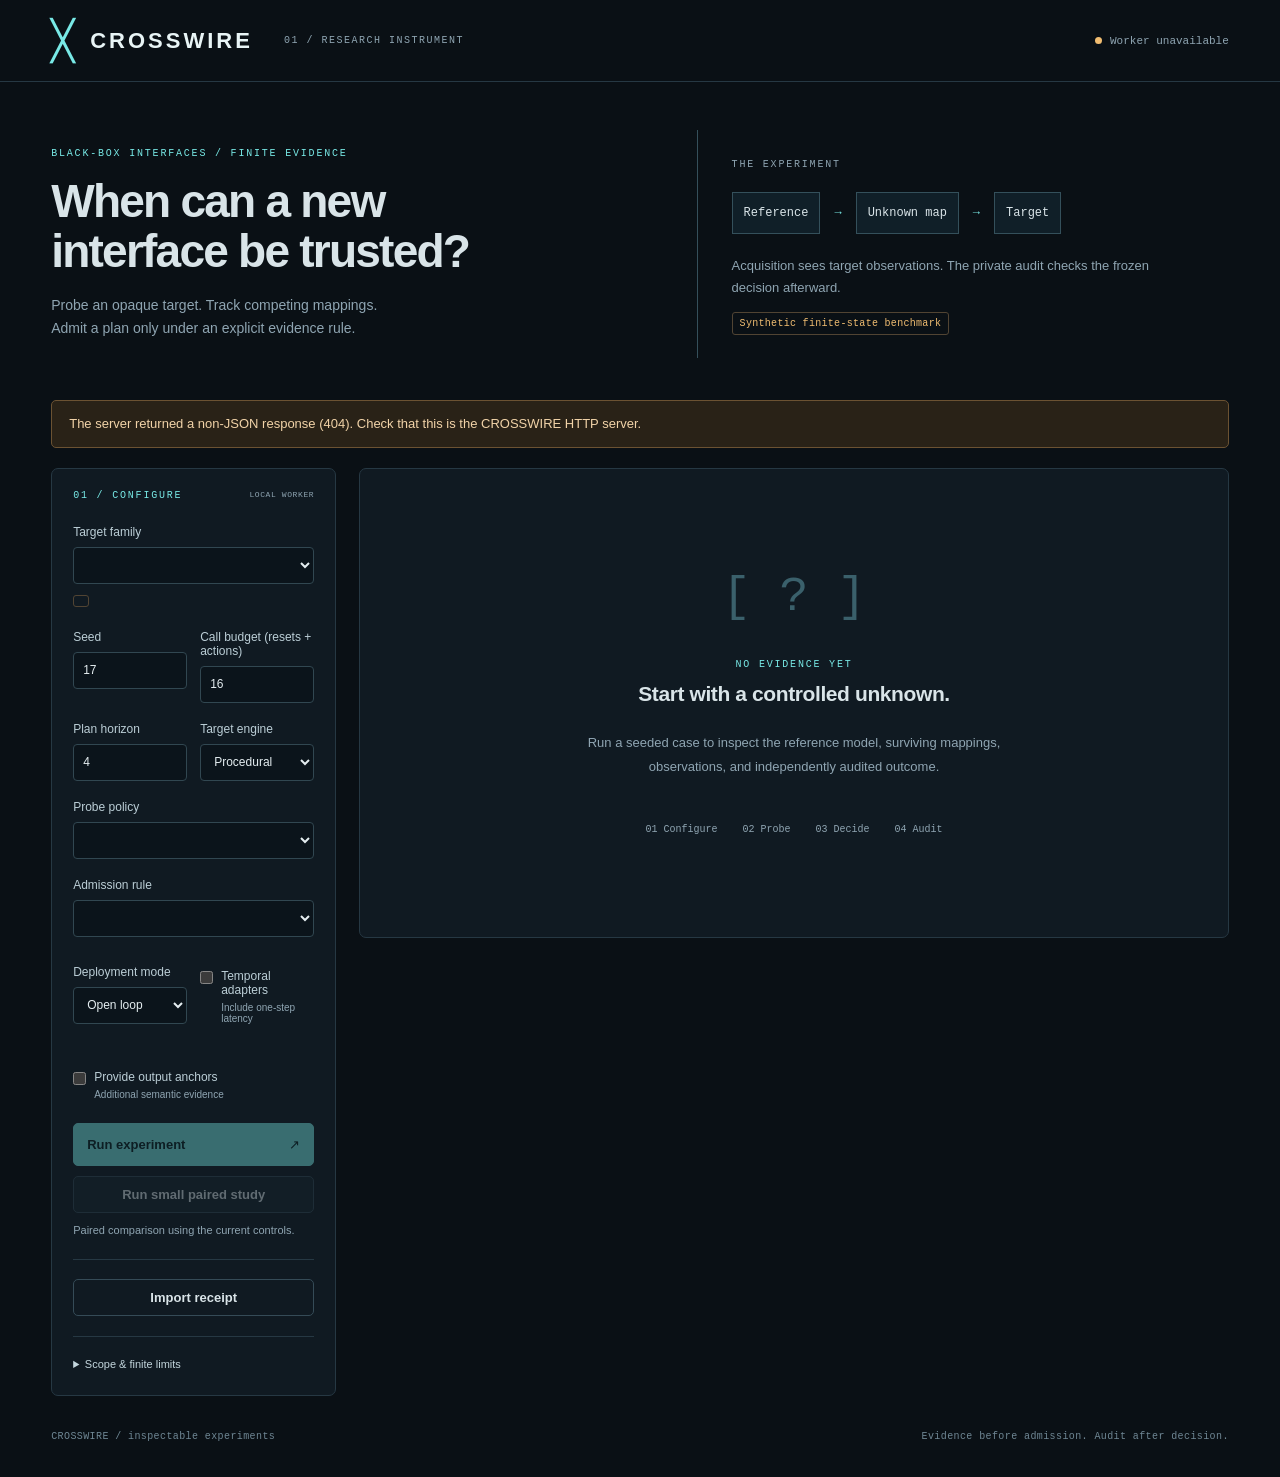
==== crosswire/web/index.html @ 79af091f "feat(adaptive): implement observation-dependent contingent contracts and policy certificates" ====
<!doctype html>
<html lang="en">
<head><meta charset="utf-8"><meta name="viewport" content="width=device-width,initial-scale=1"><meta name="color-scheme" content="dark"><title>CROSSWIRE · Experimental interface lab</title><link rel="stylesheet" href="styles.css"><script src="app.js" defer></script></head>
<body>
<a class="skip" href="#workspace">Skip to results</a>
<header class="masthead"><a class="brand" href="/" aria-label="CROSSWIRE home"><span class="brand-mark" aria-hidden="true">╳</span> CROSSWIRE<span class="version">01 / RESEARCH INSTRUMENT</span></a><div class="connection"><span id="connection-dot" class="dot"></span><span id="connection">Connecting to local worker</span></div></header>
<main>
<section class="intro"><div><p class="eyebrow">BLACK-BOX INTERFACES / FINITE EVIDENCE</p><h1>When can a new<br>interface be trusted?</h1><p class="lede">Probe an opaque target. Track competing mappings.<br>Admit a plan only under an explicit evidence rule.</p></div><div class="principle"><span class="mini-label">THE EXPERIMENT</span><div class="signal-chain"><span>Reference</span><b aria-hidden="true">→</b><span>Unknown map</span><b aria-hidden="true">→</b><span>Target</span></div><p>Acquisition sees target observations. The private audit checks the frozen decision afterward.</p><span class="tag">Synthetic finite-state benchmark</span></div></section>
<div id="notice" class="notice" role="status" aria-live="polite" hidden></div>
<div class="lab-layout">
<aside class="controls panel"><div class="panel-title"><span class="eyebrow">01 / CONFIGURE</span><span class="mini-label">LOCAL WORKER</span></div><form id="run-form">
<label for="family">Target family</label><select id="family" name="family" required></select><p id="family-description" class="help"></p><span id="family-scope" class="tag"></span>
<div class="two-cols"><div><label for="seed">Seed</label><input id="seed" name="seed" type="number" value="17" min="0" max="4294967295" step="1" required></div><div><label for="budget">Call budget (resets + actions)</label><input id="budget" name="budget" type="number" value="16" min="0" max="512" step="1" required></div></div>
<div class="two-cols"><div><label for="horizon">Plan horizon</label><input id="horizon" name="horizon" type="number" value="4" min="1" max="6" step="1" required></div><div><label for="implementation">Target engine</label><select id="implementation" name="implementation"><option value="procedural">Procedural</option><option value="table">Table</option></select></div></div>
<label for="policy">Probe policy</label><select id="policy" name="policy"></select><label for="admission">Admission rule</label><select id="admission" name="admission" aria-describedby="admission-help"></select><p id="admission-help" class="help"></p>
<div class="two-cols"><div><label for="execution_mode">Deployment mode</label><select id="execution_mode" name="execution_mode" aria-describedby="admission-help"><option value="open_loop">Open loop</option><option value="shielded">Dynamic shield</option></select></div><div><label class="check temporal-check"><input id="temporal" name="temporal" type="checkbox"><span>Temporal adapters<small>Include one-step latency</small></span></label></div></div>
<label class="check"><input id="anchors" name="anchors" type="checkbox"><span>Provide output anchors<small>Additional semantic evidence</small></span></label>
<button id="run-button" class="primary" type="submit" disabled>Run experiment <span aria-hidden="true">↗</span></button><button id="study-button" type="button" class="secondary" aria-describedby="study-description" disabled>Run small paired study</button><p id="study-description" class="help">Paired comparison using the current controls.</p>
</form><div class="file-actions"><button id="import-button" type="button">Import receipt</button><input id="receipt-file" type="file" accept="application/json,.json" hidden></div><details class="limits"><summary>Scope & finite limits</summary><p>These are synthetic finite machines. Candidate families assume input and output permutations, resets, stationarity, and a bounded planning horizon. A finite probe transcript cannot establish unrestricted semantic safety. Out-of-family and interface-error cases deliberately challenge these assumptions.</p><p>Target acquisition, source computation, and private audit costs are separate. Oracle admission is a privileged baseline.</p></details></aside>
<section id="workspace" class="workspace" tabindex="-1" aria-label="Experiment results">
<section id="job-panel" class="panel job-panel" hidden aria-live="polite"><div class="job-heading"><div><span class="eyebrow">ACTIVE JOB</span><p id="job-message">Queued</p></div><button id="cancel-button" type="button">Cancel job</button></div><progress id="job-progress" max="1" value="0" aria-label="Job progress"></progress><span id="job-status" class="help"></span></section>
<div id="empty-state" class="panel empty-state"><div class="empty-glyph" aria-hidden="true">[ ? ]</div><p class="eyebrow">NO EVIDENCE YET</p><h2>Start with a controlled unknown.</h2><p>Run a seeded case to inspect the reference model, surviving mappings, observations, and independently audited outcome.</p><div class="empty-steps"><span>01 Configure</span><span>02 Probe</span><span>03 Decide</span><span>04 Audit</span></div></div>
<div id="result-view" hidden><div class="result-toolbar"><div><p class="eyebrow" id="result-kind">EXPERIMENT RECEIPT</p><p class="result-meta" id="result-meta"></p></div><div class="toolbar-actions"><button id="replay-button" type="button">Verify replay</button><button id="export-button" type="button">Export receipt ↓</button></div></div><div id="result-content"></div></div>
</section></div>
<footer><span>CROSSWIRE / inspectable experiments</span><span>Evidence before admission. Audit after decision.</span></footer>
</main>
</body></html>
---- crosswire/web/styles.css ----
:root{font-family:Inter,"Segoe UI",Arial,sans-serif;color:#d9e4e8;background:#0a1015;font-synthesis:none;--panel:#101a22;--line:#263843;--muted:#8fa5b2;--cyan:#78e9e6;--amber:#f1bd71;--red:#ff8e94}*{box-sizing:border-box}body{margin:0}button,input,select{font:inherit}button,a,input,select,summary{touch-action:manipulation}button{border:1px solid #354b57;color:#d9e4e8;background:#15242e;border-radius:5px;padding:10px 13px;cursor:pointer;font-size:13px;font-weight:600}button:hover{background:#223642;border-color:#6d8b9a}button:disabled{opacity:.4;cursor:not-allowed}button:focus-visible,a:focus-visible,input:focus-visible,select:focus-visible,summary:focus-visible{outline:2px solid var(--cyan);outline-offset:3px}a{color:var(--cyan)}.skip{position:absolute;top:-70px;padding:14px;background:#162731;z-index:5}.skip:focus{top:0}.masthead{height:82px;border-bottom:1px solid var(--line);padding:0 4%;display:flex;align-items:center;justify-content:space-between}.brand{color:#e8f4f5;font-size:22px;font-weight:800;letter-spacing:3px;text-decoration:none;display:flex;align-items:center;gap:13px}.brand-mark{font-size:39px;color:var(--cyan);line-height:1}.version{margin-left:18px;font:10px Consolas,monospace;letter-spacing:1.5px;color:var(--muted)}.connection{display:flex;align-items:center;gap:8px;font:11px Consolas,monospace;color:var(--muted)}.dot{height:7px;width:7px;background:var(--amber);border-radius:100%}.dot.online{background:var(--cyan)}main{max-width:1600px;margin:auto;padding:0 4%}.intro{display:grid;grid-template-columns:1.1fr 1fr;gap:60px;padding:48px 0 42px;align-items:center}.eyebrow,.mini-label{font:10px Consolas,monospace;letter-spacing:1.8px;color:var(--muted);margin:0}.eyebrow{color:var(--cyan)}h1{font-size:clamp(32px,3.6vw,52px);line-height:1.08;letter-spacing:-1.8px;margin:18px 0}h2{font-size:21px;letter-spacing:-.4px;font-weight:600;margin:12px 0}h3{font-size:15px;margin:0}.lede{font-size:14px;line-height:1.65;color:var(--muted);margin:0}.principle{border-left:1px solid #35505b;padding:23px 0 23px 34px}.principle p{font-size:13px;line-height:1.7;color:var(--muted);max-width:450px}.signal-chain{display:flex;align-items:center;gap:14px;margin:21px 0;font:12px Consolas,monospace}.signal-chain span{border:1px solid #34505b;padding:13px 11px;background:#101f28}.signal-chain b{color:var(--cyan);font-weight:400}.tag{display:inline-block;font:10px Consolas,monospace;color:var(--amber);border:1px solid #514433;border-radius:3px;padding:5px 7px;letter-spacing:.3px}.lab-layout{display:grid;grid-template-columns:285px minmax(0,1fr);gap:23px;align-items:start}.panel{background:var(--panel);border:1px solid var(--line);border-radius:7px}.controls{padding:21px}.panel-title{display:flex;justify-content:space-between;gap:10px;margin-bottom:24px}.panel-title .mini-label{font-size:8px;letter-spacing:.6px}label{display:block;font-size:12px;color:#bbced6;margin:19px 0 8px}input[type=number],select{color:#e4edf0;background:#0b141b;border:1px solid #314751;border-radius:4px;width:100%;height:37px;padding:0 9px;font-size:12px}select{padding-right:4px}.help{color:var(--muted);font-size:11px;line-height:1.6;margin:9px 0}.two-cols{display:grid;grid-template-columns:1fr 1fr;gap:13px}.check{display:flex;align-items:start;gap:8px;margin:23px 0}.check input{accent-color:var(--cyan);margin:2px 0}.check small{display:block;font-size:10px;color:var(--muted);margin-top:5px}.primary{display:flex;align-items:center;justify-content:space-between;background:var(--cyan);color:#092426;width:100%;border-color:var(--cyan);padding:13px}.primary:hover{background:#a3ffff;color:#092426}.secondary{width:100%;margin-top:10px}.file-actions{border-top:1px solid var(--line);margin-top:20px;padding-top:19px}.file-actions button{width:100%;background:transparent}.limits{border-top:1px solid var(--line);padding-top:18px;margin-top:20px;color:var(--muted);font-size:11px;line-height:1.7}.limits summary{cursor:pointer;color:#c3d6dd}.workspace{min-width:0;outline:none}.empty-state{min-height:470px;text-align:center;display:flex;flex-direction:column;justify-content:center;align-items:center;padding:45px}.empty-state p:not(.eyebrow){font-size:13px;color:var(--muted);line-height:1.8;max-width:440px}.empty-glyph{font:48px Consolas,monospace;color:#3a606b;margin-bottom:35px}.empty-steps{display:flex;gap:25px;margin-top:33px;font:10px Consolas,monospace;color:var(--muted)}.notice{padding:13px 17px;border:1px solid #6b5232;background:#292217;border-radius:5px;color:#f1d3a8;font-size:13px;line-height:1.5;margin-bottom:20px;overflow-wrap:anywhere}.notice.success{border-color:#365d57;background:#132b29;color:#a4e2d6}.job-panel{padding:19px;margin-bottom:20px}.job-heading{display:flex;justify-content:space-between;gap:20px;align-items:center}.job-heading p{font-size:13px;margin:10px 0}progress{accent-color:var(--cyan);width:100%;height:6px;margin:10px 0}.result-toolbar{display:flex;justify-content:space-between;gap:15px;align-items:center;margin:3px 0 20px}.result-meta{font:11px Consolas,monospace;color:var(--muted);margin:8px 0;overflow-wrap:anywhere}.toolbar-actions{display:flex;gap:8px;flex-shrink:0}.toolbar-actions button{font-size:11px}.status-grid{display:grid;grid-template-columns:1fr 1fr;gap:16px;margin-bottom:18px}.status-card{padding:22px;min-width:0}.status-card h2{font-size:22px;color:var(--amber);overflow-wrap:anywhere}.status-card.good h2{color:var(--cyan)}.status-card.bad h2{color:var(--red)}.status-card p{font-size:12px;color:var(--muted);line-height:1.6;margin-bottom:0}.word{font-family:Consolas,monospace;font-size:14px;color:#e6f1f2;margin:14px 0}.section-panel{padding:22px;margin-bottom:18px;overflow:hidden}.section-heading{display:flex;justify-content:space-between;align-items:center;gap:14px;margin-bottom:17px}.section-heading span{font:10px Consolas,monospace;color:var(--muted)}.metric-grid{display:grid;grid-template-columns:repeat(3,minmax(0,1fr));gap:1px;background:var(--line);border:1px solid var(--line);border-radius:5px;overflow:hidden;margin-bottom:18px}.metric{background:var(--panel);padding:18px}.metric b{display:block;font:25px Consolas,monospace;font-weight:400;color:var(--cyan);margin-bottom:7px}.metric span{font-size:10px;color:var(--muted)}.two-panels{display:grid;grid-template-columns:1.2fr 1fr;gap:18px}.graph{width:100%;height:auto;display:block;max-height:430px}.graph text{font-family:Consolas,monospace}.graph .edge{stroke:#4d6e7d;fill:none;stroke-width:1.2}.graph .node{fill:#142b35;stroke:#6dd8d8;stroke-width:1.5}.graph .node.initial{stroke:var(--amber)}.graph .label{fill:#c9dce4;font-size:10px}.graph .state{fill:#e2f5f5;font-size:14px}.table-scroll{overflow:auto;max-height:340px}table{border-collapse:collapse;width:100%;font-size:11px;text-align:left}th{position:sticky;top:0;background:#15232c;color:var(--muted);font-weight:500;font-size:10px;letter-spacing:.4px}th,td{padding:10px 11px;border-bottom:1px solid var(--line);white-space:nowrap}td{font-family:Consolas,monospace}td.wrap{white-space:normal;overflow-wrap:anywhere}.timeline{padding:0;margin:0;list-style:none;max-height:340px;overflow:auto}.timeline li{display:grid;grid-template-columns:31px 1fr auto;gap:13px;padding:14px 0;border-bottom:1px solid var(--line);align-items:start;font-size:12px}.probe-index{font:11px Consolas,monospace;color:var(--cyan);border:1px solid #35505b;border-radius:50%;width:26px;height:26px;display:grid;place-items:center}.probe-code{font:12px Consolas,monospace;line-height:1.8}.probe-count{font:11px Consolas,monospace;color:var(--muted);text-align:right}.muted{color:var(--muted)}.kv{display:grid;grid-template-columns:1fr 1fr;gap:9px;font-size:11px;margin:0}.kv dt{color:var(--muted)}.kv dd{margin:0;text-align:right;font-family:Consolas,monospace;overflow-wrap:anywhere}.raw{font:10px Consolas,monospace;line-height:1.7;white-space:pre-wrap;overflow-wrap:anywhere;color:var(--muted);max-height:350px;overflow:auto}.fineprint{font-size:11px;line-height:1.8;color:var(--muted)}.study-chart{width:100%;display:block;min-height:120px}.study-chart text{fill:var(--muted);font:10px Consolas,monospace}.study-chart .bar{fill:var(--cyan)}footer{display:flex;justify-content:space-between;color:#6f8794;font:10px Consolas,monospace;letter-spacing:.4px;padding:35px 0} [hidden]{display:none!important}@media(min-width:1500px){.lab-layout{grid-template-columns:305px minmax(0,1fr)}}@media(max-width:1050px){.version{display:none}.intro{gap:25px}.signal-chain{gap:8px;font-size:10px}.signal-chain span{padding:10px 7px}.two-panels{grid-template-columns:1fr}.status-card h2{font-size:18px}.lab-layout{grid-template-columns:260px minmax(0,1fr)}.toolbar-actions{flex-wrap:wrap;justify-content:flex-end}}@media(max-width:760px){.masthead{height:68px}.brand{font-size:17px;letter-spacing:2px}.connection{font-size:9px;max-width:125px}.intro{grid-template-columns:1fr;padding:30px 0;gap:24px}.principle{padding:12px 0 12px 20px}.lab-layout{grid-template-columns:1fr}.controls{padding:20px}.controls form{display:grid;grid-template-columns:1fr 1fr;gap:0 16px}.controls form>label,.controls form>select,.controls form>.help,.controls form>.tag,.controls form>.check,.controls form>button{grid-column:1/-1}.controls form>.two-cols{grid-column:1/-1}.status-grid{gap:10px}.status-card{padding:15px}.status-card h2{font-size:15px}.metric-grid{grid-template-columns:repeat(2,minmax(0,1fr))}.result-toolbar{align-items:start}.toolbar-actions{max-width:145px}.empty-steps{gap:12px;font-size:9px}.empty-state{min-height:360px;padding:25px}.section-panel{padding:17px}.result-meta{font-size:10px}footer{gap:20px;line-height:1.7}.signal-chain{font-size:11px}}
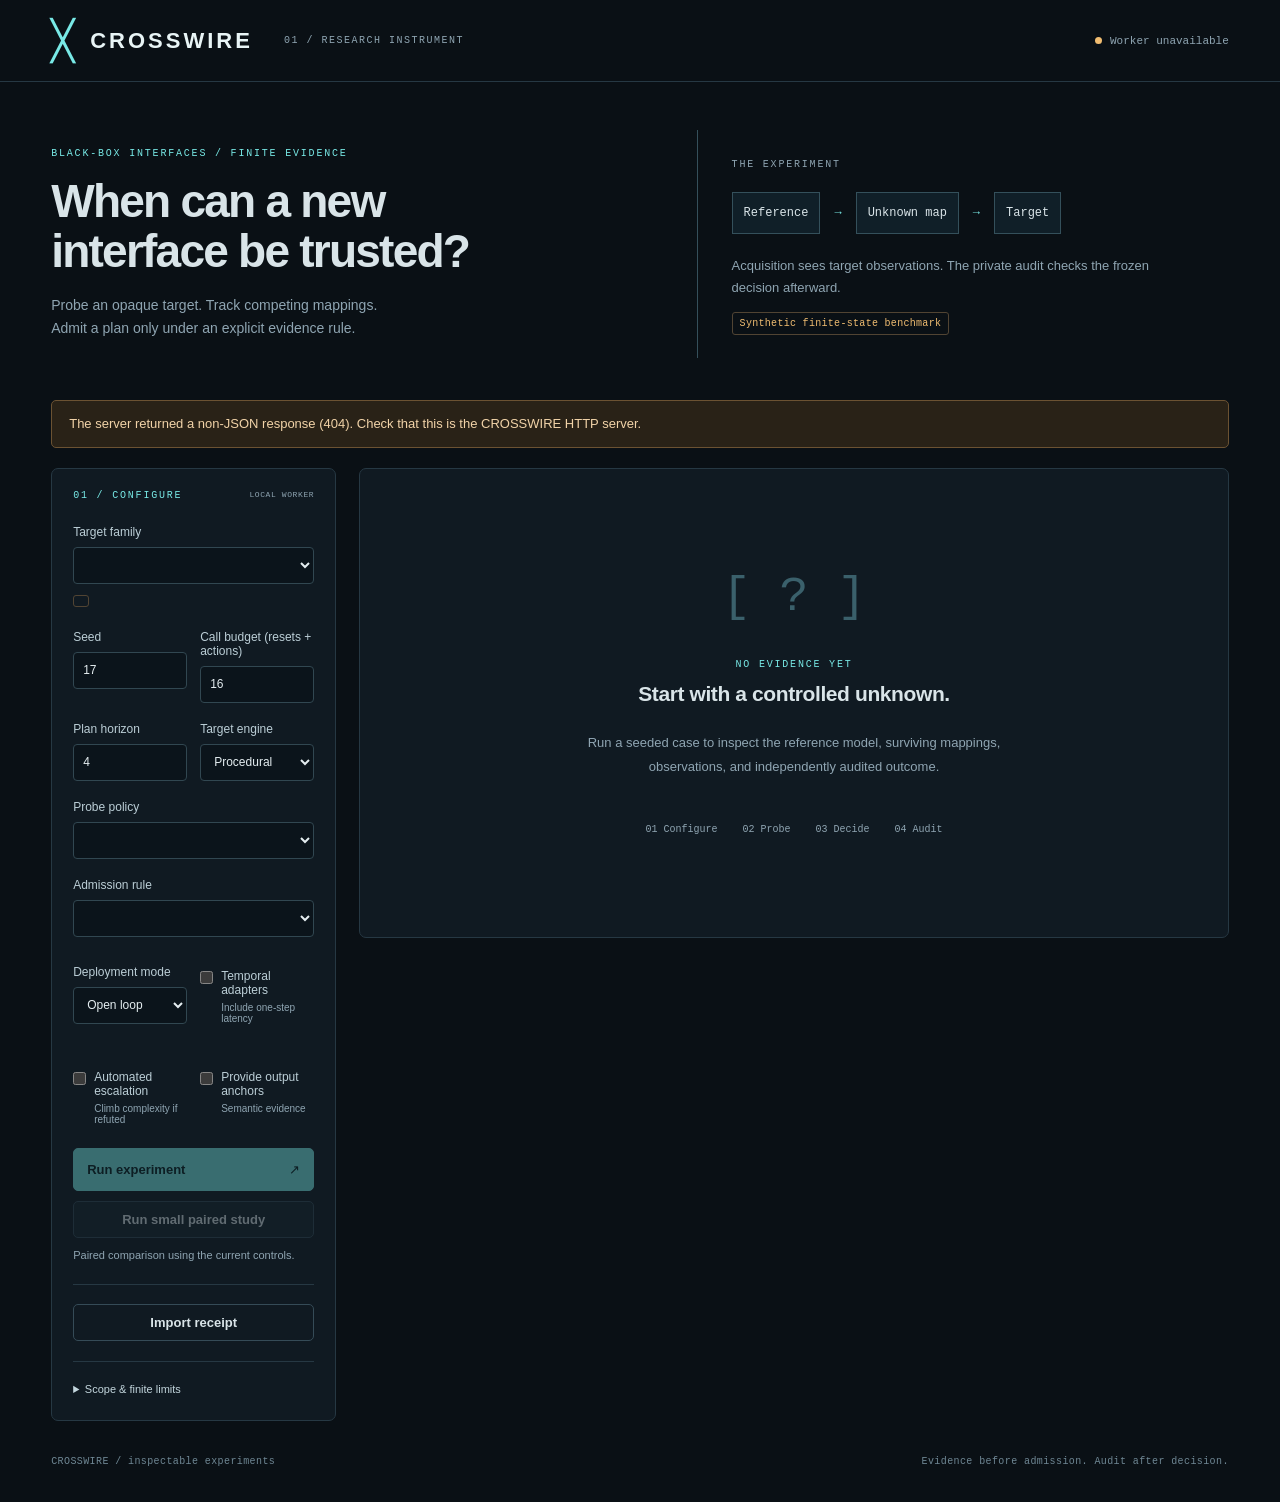
==== commit 3003bdec: "feat(escalation): autonomous model escalation, Shannon entropy probing, and Simplex safe recovery" ====
--- a/crosswire/web/index.html
+++ b/crosswire/web/index.html
@@ -13,8 +13,8 @@
 <div class="two-cols"><div><label for="seed">Seed</label><input id="seed" name="seed" type="number" value="17" min="0" max="4294967295" step="1" required></div><div><label for="budget">Call budget (resets + actions)</label><input id="budget" name="budget" type="number" value="16" min="0" max="512" step="1" required></div></div>
 <div class="two-cols"><div><label for="horizon">Plan horizon</label><input id="horizon" name="horizon" type="number" value="4" min="1" max="6" step="1" required></div><div><label for="implementation">Target engine</label><select id="implementation" name="implementation"><option value="procedural">Procedural</option><option value="table">Table</option></select></div></div>
 <label for="policy">Probe policy</label><select id="policy" name="policy"></select><label for="admission">Admission rule</label><select id="admission" name="admission" aria-describedby="admission-help"></select><p id="admission-help" class="help"></p>
-<div class="two-cols"><div><label for="execution_mode">Deployment mode</label><select id="execution_mode" name="execution_mode" aria-describedby="admission-help"><option value="open_loop">Open loop</option><option value="shielded">Dynamic shield</option></select></div><div><label class="check temporal-check"><input id="temporal" name="temporal" type="checkbox"><span>Temporal adapters<small>Include one-step latency</small></span></label></div></div>
-<label class="check"><input id="anchors" name="anchors" type="checkbox"><span>Provide output anchors<small>Additional semantic evidence</small></span></label>
+<div class="two-cols"><div><label for="execution_mode">Deployment mode</label><select id="execution_mode" name="execution_mode" aria-describedby="admission-help"><option value="open_loop">Open loop</option><option value="shielded">Dynamic shield</option><option value="recovery">Simplex recovery</option></select></div><div><label class="check temporal-check"><input id="temporal" name="temporal" type="checkbox"><span>Temporal adapters<small>Include one-step latency</small></span></label></div></div>
+<div class="two-cols"><div><label class="check"><input id="escalate" name="escalate" type="checkbox"><span>Automated escalation<small>Climb complexity if refuted</small></span></label></div><div><label class="check"><input id="anchors" name="anchors" type="checkbox"><span>Provide output anchors<small>Semantic evidence</small></span></label></div></div>
 <button id="run-button" class="primary" type="submit" disabled>Run experiment <span aria-hidden="true">↗</span></button><button id="study-button" type="button" class="secondary" aria-describedby="study-description" disabled>Run small paired study</button><p id="study-description" class="help">Paired comparison using the current controls.</p>
 </form><div class="file-actions"><button id="import-button" type="button">Import receipt</button><input id="receipt-file" type="file" accept="application/json,.json" hidden></div><details class="limits"><summary>Scope & finite limits</summary><p>These are synthetic finite machines. Candidate families assume input and output permutations, resets, stationarity, and a bounded planning horizon. A finite probe transcript cannot establish unrestricted semantic safety. Out-of-family and interface-error cases deliberately challenge these assumptions.</p><p>Target acquisition, source computation, and private audit costs are separate. Oracle admission is a privileged baseline.</p></details></aside>
 <section id="workspace" class="workspace" tabindex="-1" aria-label="Experiment results">
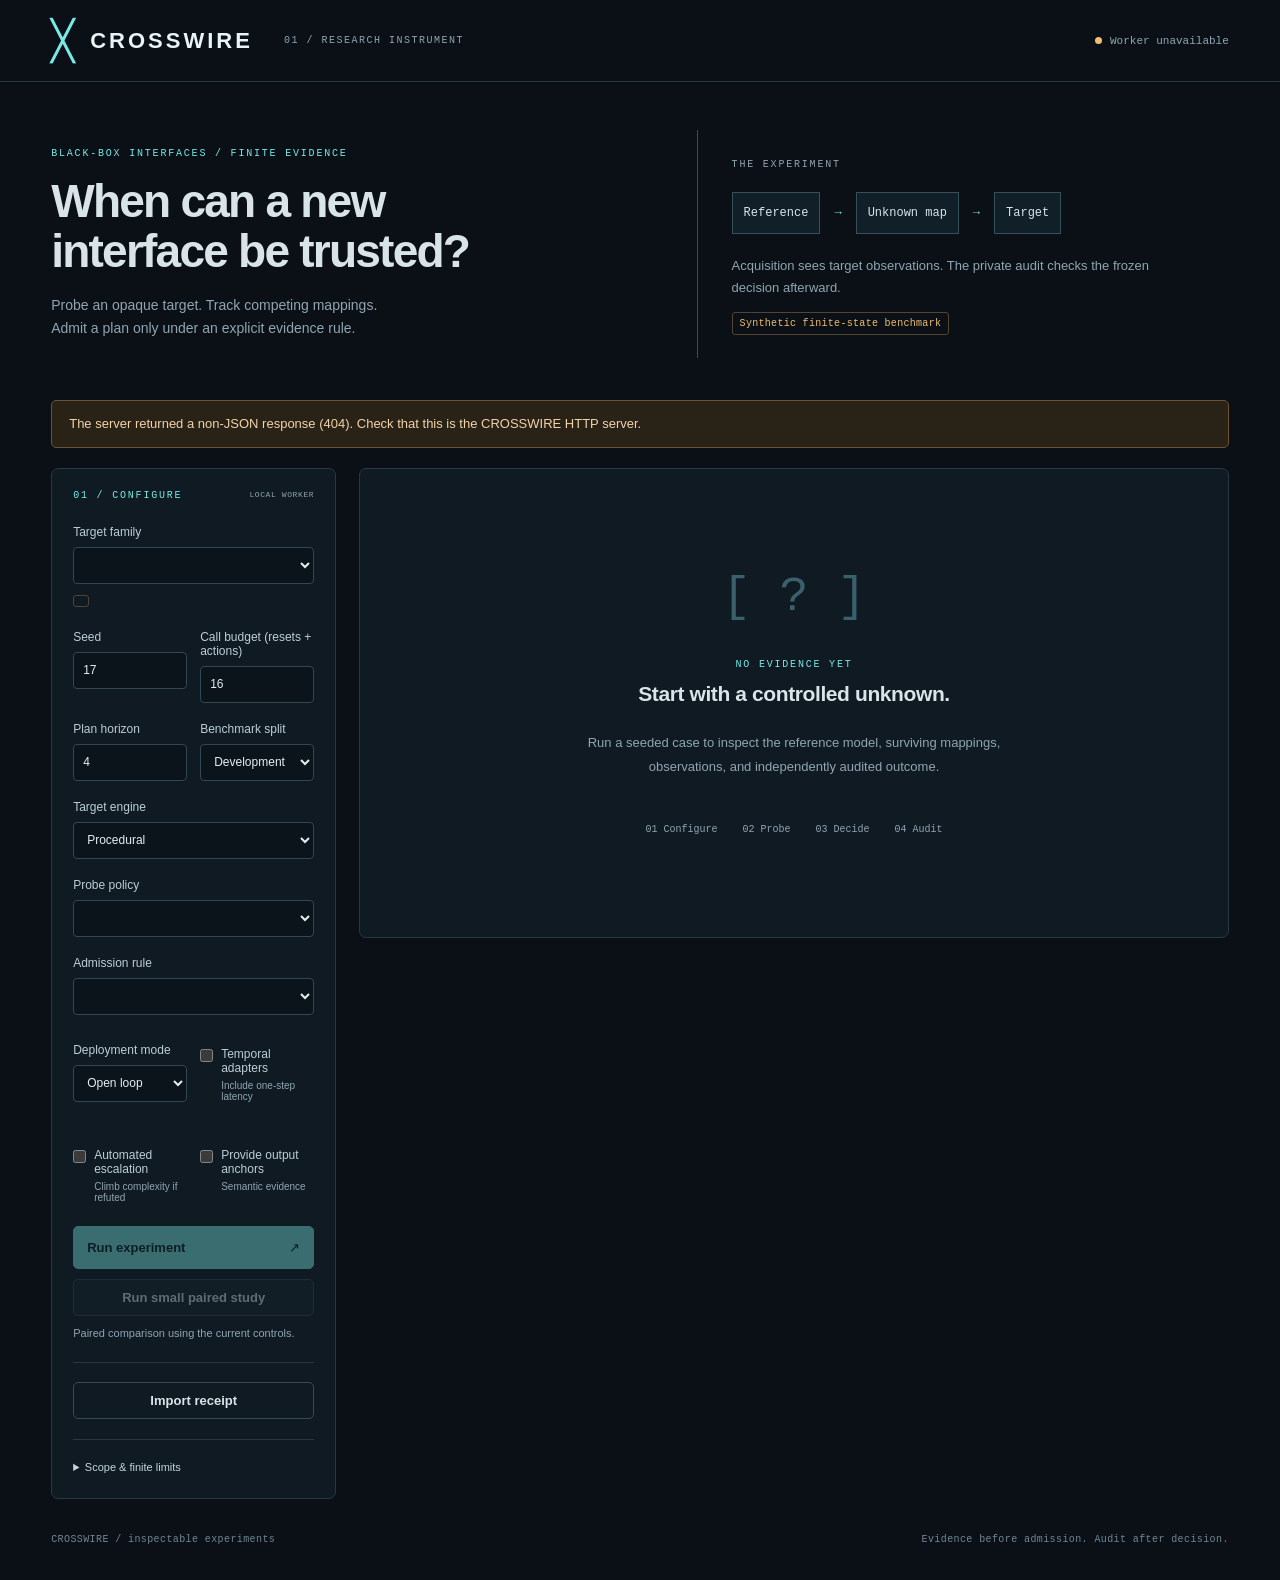
==== commit 8f28dbbf: "feat(certificates): independent evidence certificates, conservative recovery, and condition-stratifi" ====
--- a/crosswire/web/index.html
+++ b/crosswire/web/index.html
@@ -11,11 +11,12 @@
 <aside class="controls panel"><div class="panel-title"><span class="eyebrow">01 / CONFIGURE</span><span class="mini-label">LOCAL WORKER</span></div><form id="run-form">
 <label for="family">Target family</label><select id="family" name="family" required></select><p id="family-description" class="help"></p><span id="family-scope" class="tag"></span>
 <div class="two-cols"><div><label for="seed">Seed</label><input id="seed" name="seed" type="number" value="17" min="0" max="4294967295" step="1" required></div><div><label for="budget">Call budget (resets + actions)</label><input id="budget" name="budget" type="number" value="16" min="0" max="512" step="1" required></div></div>
-<div class="two-cols"><div><label for="horizon">Plan horizon</label><input id="horizon" name="horizon" type="number" value="4" min="1" max="6" step="1" required></div><div><label for="implementation">Target engine</label><select id="implementation" name="implementation"><option value="procedural">Procedural</option><option value="table">Table</option></select></div></div>
+<div class="two-cols"><div><label for="horizon">Plan horizon</label><input id="horizon" name="horizon" type="number" value="4" min="1" max="6" step="1" required></div><div><label for="split">Benchmark split</label><select id="split" name="split"><option value="development">Development</option><option value="evaluation">Evaluation</option></select></div></div>
+<div><label for="implementation">Target engine</label><select id="implementation" name="implementation"><option value="procedural">Procedural</option><option value="table">Table</option></select></div>
 <label for="policy">Probe policy</label><select id="policy" name="policy"></select><label for="admission">Admission rule</label><select id="admission" name="admission" aria-describedby="admission-help"></select><p id="admission-help" class="help"></p>
 <div class="two-cols"><div><label for="execution_mode">Deployment mode</label><select id="execution_mode" name="execution_mode" aria-describedby="admission-help"><option value="open_loop">Open loop</option><option value="shielded">Dynamic shield</option><option value="recovery">Simplex recovery</option></select></div><div><label class="check temporal-check"><input id="temporal" name="temporal" type="checkbox"><span>Temporal adapters<small>Include one-step latency</small></span></label></div></div>
 <div class="two-cols"><div><label class="check"><input id="escalate" name="escalate" type="checkbox"><span>Automated escalation<small>Climb complexity if refuted</small></span></label></div><div><label class="check"><input id="anchors" name="anchors" type="checkbox"><span>Provide output anchors<small>Semantic evidence</small></span></label></div></div>
-<button id="run-button" class="primary" type="submit" disabled>Run experiment <span aria-hidden="true">↗</span></button><button id="study-button" type="button" class="secondary" aria-describedby="study-description" disabled>Run small paired study</button><p id="study-description" class="help">Paired comparison using the current controls.</p>
+<button id="run-button" class="primary" type="submit" disabled>Run experiment <span aria-hidden="true">↗</span></button><button id="study-button" type="button" class="secondary" aria-describedby="study-description" disabled>Run small paired study</button><p id="study-description" class="help">Paired comparison using the current controls.</p><pre id="study-protocol" hidden></pre>
 </form><div class="file-actions"><button id="import-button" type="button">Import receipt</button><input id="receipt-file" type="file" accept="application/json,.json" hidden></div><details class="limits"><summary>Scope & finite limits</summary><p>These are synthetic finite machines. Candidate families assume input and output permutations, resets, stationarity, and a bounded planning horizon. A finite probe transcript cannot establish unrestricted semantic safety. Out-of-family and interface-error cases deliberately challenge these assumptions.</p><p>Target acquisition, source computation, and private audit costs are separate. Oracle admission is a privileged baseline.</p></details></aside>
 <section id="workspace" class="workspace" tabindex="-1" aria-label="Experiment results">
 <section id="job-panel" class="panel job-panel" hidden aria-live="polite"><div class="job-heading"><div><span class="eyebrow">ACTIVE JOB</span><p id="job-message">Queued</p></div><button id="cancel-button" type="button">Cancel job</button></div><progress id="job-progress" max="1" value="0" aria-label="Job progress"></progress><span id="job-status" class="help"></span></section>
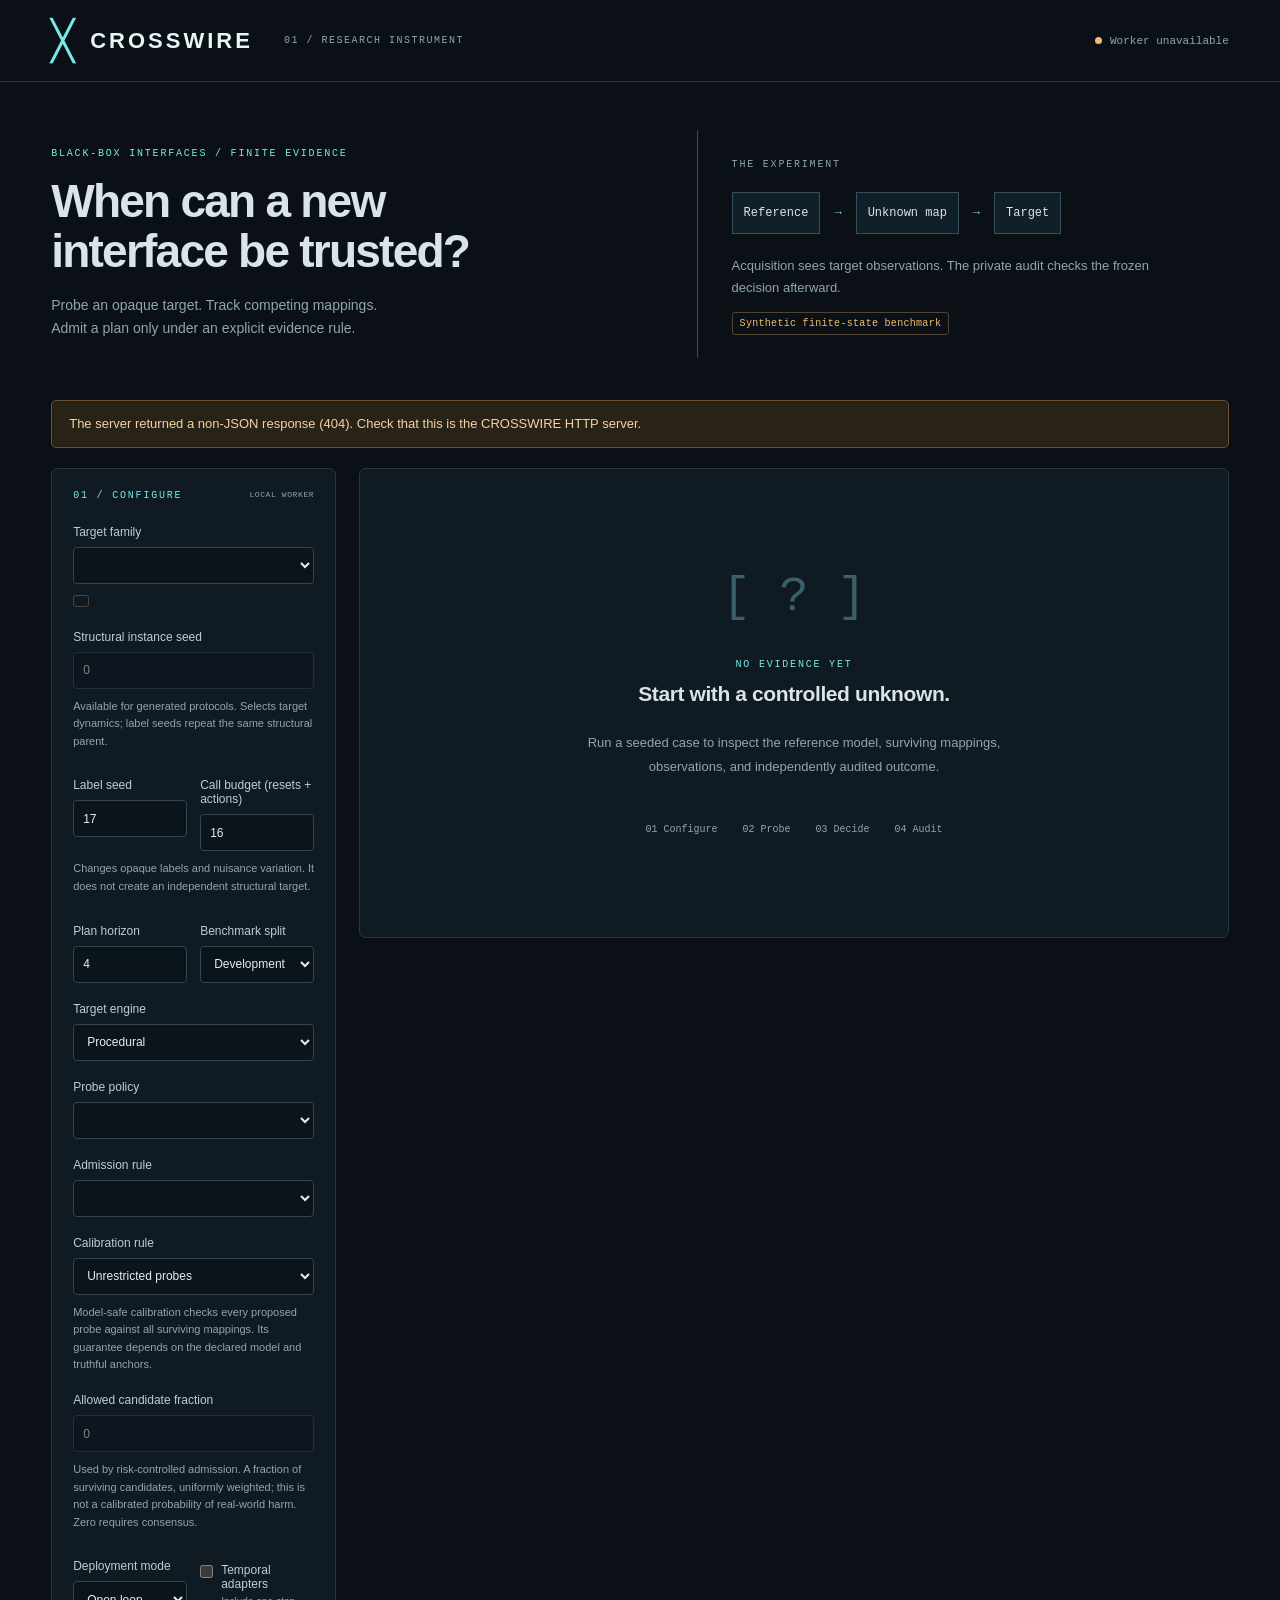
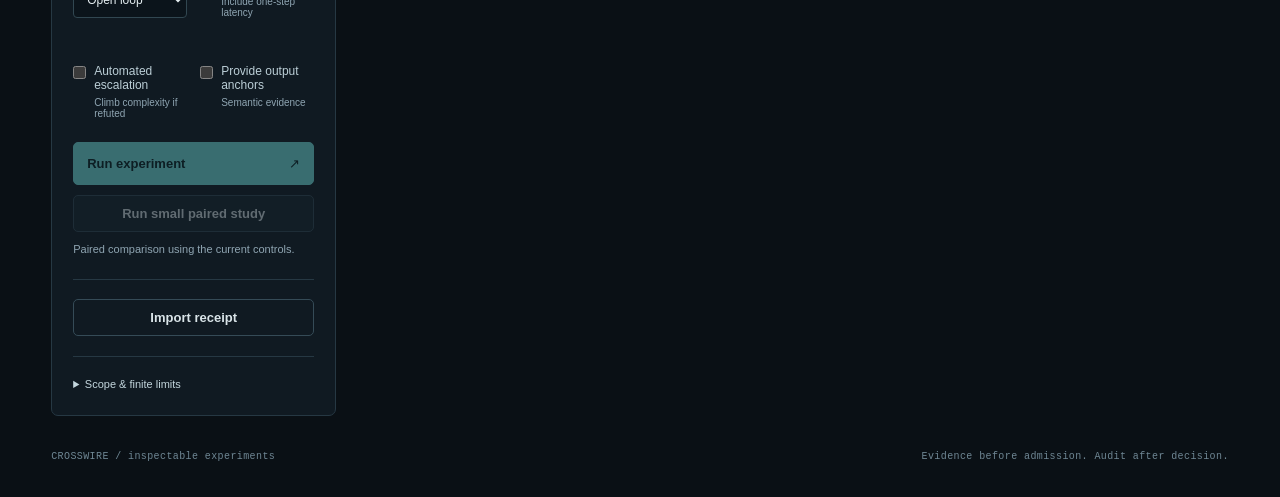
==== commit d423e5c6: "feat(roadmap): safe calibration, model-mismatch diagnostics, and independent protocol reliability" ====
--- a/crosswire/web/index.html
+++ b/crosswire/web/index.html
@@ -10,11 +10,14 @@
 <div class="lab-layout">
 <aside class="controls panel"><div class="panel-title"><span class="eyebrow">01 / CONFIGURE</span><span class="mini-label">LOCAL WORKER</span></div><form id="run-form">
 <label for="family">Target family</label><select id="family" name="family" required></select><p id="family-description" class="help"></p><span id="family-scope" class="tag"></span>
-<div class="two-cols"><div><label for="seed">Seed</label><input id="seed" name="seed" type="number" value="17" min="0" max="4294967295" step="1" required></div><div><label for="budget">Call budget (resets + actions)</label><input id="budget" name="budget" type="number" value="16" min="0" max="512" step="1" required></div></div>
+<div class="instance-setting"><label for="instance_seed">Structural instance seed</label><input id="instance_seed" name="instance_seed" type="number" value="0" min="0" max="4294967295" step="1" required disabled aria-describedby="instance-seed-help"><p id="instance-seed-help" class="help">Available for generated protocols. Selects target dynamics; label seeds repeat the same structural parent.</p></div>
+<div class="two-cols"><div><label for="seed">Label seed</label><input id="seed" name="seed" type="number" value="17" min="0" max="4294967295" step="1" required aria-describedby="label-seed-help"></div><div><label for="budget">Call budget (resets + actions)</label><input id="budget" name="budget" type="number" value="16" min="0" max="512" step="1" required></div></div><p id="label-seed-help" class="help">Changes opaque labels and nuisance variation. It does not create an independent structural target.</p>
 <div class="two-cols"><div><label for="horizon">Plan horizon</label><input id="horizon" name="horizon" type="number" value="4" min="1" max="6" step="1" required></div><div><label for="split">Benchmark split</label><select id="split" name="split"><option value="development">Development</option><option value="evaluation">Evaluation</option></select></div></div>
 <div><label for="implementation">Target engine</label><select id="implementation" name="implementation"><option value="procedural">Procedural</option><option value="table">Table</option></select></div>
 <label for="policy">Probe policy</label><select id="policy" name="policy"></select><label for="admission">Admission rule</label><select id="admission" name="admission" aria-describedby="admission-help"></select><p id="admission-help" class="help"></p>
-<div class="two-cols"><div><label for="execution_mode">Deployment mode</label><select id="execution_mode" name="execution_mode" aria-describedby="admission-help"><option value="open_loop">Open loop</option><option value="shielded">Dynamic shield</option><option value="recovery">Simplex recovery</option></select></div><div><label class="check temporal-check"><input id="temporal" name="temporal" type="checkbox"><span>Temporal adapters<small>Include one-step latency</small></span></label></div></div>
+<label for="probe_safety">Calibration rule</label><select id="probe_safety" name="probe_safety" aria-describedby="probe-safety-help"><option value="unrestricted">Unrestricted probes</option><option value="model_safe">Safe across surviving models</option></select><p id="probe-safety-help" class="help">Model-safe calibration checks every proposed probe against all surviving mappings. Its guarantee depends on the declared model and truthful anchors.</p>
+<div class="risk-setting"><label for="risk_tolerance">Allowed candidate fraction</label><input id="risk_tolerance" name="risk_tolerance" type="number" value="0" min="0" max="0.9999999999999999" step="any" required disabled aria-describedby="risk-help"><p id="risk-help" class="help">Used by risk-controlled admission. A fraction of surviving candidates, uniformly weighted; this is not a calibrated probability of real-world harm. Zero requires consensus.</p></div>
+<div class="two-cols"><div><label for="execution_mode">Deployment mode</label><select id="execution_mode" name="execution_mode" aria-describedby="admission-help"><option value="open_loop">Open loop</option><option value="shielded">Dynamic shield</option><option value="recovery">Simplex recovery</option><option value="replan">Replanning shield</option></select></div><div><label class="check temporal-check"><input id="temporal" name="temporal" type="checkbox"><span>Temporal adapters<small>Include one-step latency</small></span></label></div></div>
 <div class="two-cols"><div><label class="check"><input id="escalate" name="escalate" type="checkbox"><span>Automated escalation<small>Climb complexity if refuted</small></span></label></div><div><label class="check"><input id="anchors" name="anchors" type="checkbox"><span>Provide output anchors<small>Semantic evidence</small></span></label></div></div>
 <button id="run-button" class="primary" type="submit" disabled>Run experiment <span aria-hidden="true">↗</span></button><button id="study-button" type="button" class="secondary" aria-describedby="study-description" disabled>Run small paired study</button><p id="study-description" class="help">Paired comparison using the current controls.</p><pre id="study-protocol" hidden></pre>
 </form><div class="file-actions"><button id="import-button" type="button">Import receipt</button><input id="receipt-file" type="file" accept="application/json,.json" hidden></div><details class="limits"><summary>Scope & finite limits</summary><p>These are synthetic finite machines. Candidate families assume input and output permutations, resets, stationarity, and a bounded planning horizon. A finite probe transcript cannot establish unrestricted semantic safety. Out-of-family and interface-error cases deliberately challenge these assumptions.</p><p>Target acquisition, source computation, and private audit costs are separate. Oracle admission is a privileged baseline.</p></details></aside>
--- a/crosswire/web/styles.css
+++ b/crosswire/web/styles.css
@@ -1 +1,4 @@
 :root{font-family:Inter,"Segoe UI",Arial,sans-serif;color:#d9e4e8;background:#0a1015;font-synthesis:none;--panel:#101a22;--line:#263843;--muted:#8fa5b2;--cyan:#78e9e6;--amber:#f1bd71;--red:#ff8e94}*{box-sizing:border-box}body{margin:0}button,input,select{font:inherit}button,a,input,select,summary{touch-action:manipulation}button{border:1px solid #354b57;color:#d9e4e8;background:#15242e;border-radius:5px;padding:10px 13px;cursor:pointer;font-size:13px;font-weight:600}button:hover{background:#223642;border-color:#6d8b9a}button:disabled{opacity:.4;cursor:not-allowed}button:focus-visible,a:focus-visible,input:focus-visible,select:focus-visible,summary:focus-visible{outline:2px solid var(--cyan);outline-offset:3px}a{color:var(--cyan)}.skip{position:absolute;top:-70px;padding:14px;background:#162731;z-index:5}.skip:focus{top:0}.masthead{height:82px;border-bottom:1px solid var(--line);padding:0 4%;display:flex;align-items:center;justify-content:space-between}.brand{color:#e8f4f5;font-size:22px;font-weight:800;letter-spacing:3px;text-decoration:none;display:flex;align-items:center;gap:13px}.brand-mark{font-size:39px;color:var(--cyan);line-height:1}.version{margin-left:18px;font:10px Consolas,monospace;letter-spacing:1.5px;color:var(--muted)}.connection{display:flex;align-items:center;gap:8px;font:11px Consolas,monospace;color:var(--muted)}.dot{height:7px;width:7px;background:var(--amber);border-radius:100%}.dot.online{background:var(--cyan)}main{max-width:1600px;margin:auto;padding:0 4%}.intro{display:grid;grid-template-columns:1.1fr 1fr;gap:60px;padding:48px 0 42px;align-items:center}.eyebrow,.mini-label{font:10px Consolas,monospace;letter-spacing:1.8px;color:var(--muted);margin:0}.eyebrow{color:var(--cyan)}h1{font-size:clamp(32px,3.6vw,52px);line-height:1.08;letter-spacing:-1.8px;margin:18px 0}h2{font-size:21px;letter-spacing:-.4px;font-weight:600;margin:12px 0}h3{font-size:15px;margin:0}.lede{font-size:14px;line-height:1.65;color:var(--muted);margin:0}.principle{border-left:1px solid #35505b;padding:23px 0 23px 34px}.principle p{font-size:13px;line-height:1.7;color:var(--muted);max-width:450px}.signal-chain{display:flex;align-items:center;gap:14px;margin:21px 0;font:12px Consolas,monospace}.signal-chain span{border:1px solid #34505b;padding:13px 11px;background:#101f28}.signal-chain b{color:var(--cyan);font-weight:400}.tag{display:inline-block;font:10px Consolas,monospace;color:var(--amber);border:1px solid #514433;border-radius:3px;padding:5px 7px;letter-spacing:.3px}.lab-layout{display:grid;grid-template-columns:285px minmax(0,1fr);gap:23px;align-items:start}.panel{background:var(--panel);border:1px solid var(--line);border-radius:7px}.controls{padding:21px}.panel-title{display:flex;justify-content:space-between;gap:10px;margin-bottom:24px}.panel-title .mini-label{font-size:8px;letter-spacing:.6px}label{display:block;font-size:12px;color:#bbced6;margin:19px 0 8px}input[type=number],select{color:#e4edf0;background:#0b141b;border:1px solid #314751;border-radius:4px;width:100%;height:37px;padding:0 9px;font-size:12px}select{padding-right:4px}.help{color:var(--muted);font-size:11px;line-height:1.6;margin:9px 0}.two-cols{display:grid;grid-template-columns:1fr 1fr;gap:13px}.check{display:flex;align-items:start;gap:8px;margin:23px 0}.check input{accent-color:var(--cyan);margin:2px 0}.check small{display:block;font-size:10px;color:var(--muted);margin-top:5px}.primary{display:flex;align-items:center;justify-content:space-between;background:var(--cyan);color:#092426;width:100%;border-color:var(--cyan);padding:13px}.primary:hover{background:#a3ffff;color:#092426}.secondary{width:100%;margin-top:10px}.file-actions{border-top:1px solid var(--line);margin-top:20px;padding-top:19px}.file-actions button{width:100%;background:transparent}.limits{border-top:1px solid var(--line);padding-top:18px;margin-top:20px;color:var(--muted);font-size:11px;line-height:1.7}.limits summary{cursor:pointer;color:#c3d6dd}.workspace{min-width:0;outline:none}.empty-state{min-height:470px;text-align:center;display:flex;flex-direction:column;justify-content:center;align-items:center;padding:45px}.empty-state p:not(.eyebrow){font-size:13px;color:var(--muted);line-height:1.8;max-width:440px}.empty-glyph{font:48px Consolas,monospace;color:#3a606b;margin-bottom:35px}.empty-steps{display:flex;gap:25px;margin-top:33px;font:10px Consolas,monospace;color:var(--muted)}.notice{padding:13px 17px;border:1px solid #6b5232;background:#292217;border-radius:5px;color:#f1d3a8;font-size:13px;line-height:1.5;margin-bottom:20px;overflow-wrap:anywhere}.notice.success{border-color:#365d57;background:#132b29;color:#a4e2d6}.job-panel{padding:19px;margin-bottom:20px}.job-heading{display:flex;justify-content:space-between;gap:20px;align-items:center}.job-heading p{font-size:13px;margin:10px 0}progress{accent-color:var(--cyan);width:100%;height:6px;margin:10px 0}.result-toolbar{display:flex;justify-content:space-between;gap:15px;align-items:center;margin:3px 0 20px}.result-meta{font:11px Consolas,monospace;color:var(--muted);margin:8px 0;overflow-wrap:anywhere}.toolbar-actions{display:flex;gap:8px;flex-shrink:0}.toolbar-actions button{font-size:11px}.status-grid{display:grid;grid-template-columns:1fr 1fr;gap:16px;margin-bottom:18px}.status-card{padding:22px;min-width:0}.status-card h2{font-size:22px;color:var(--amber);overflow-wrap:anywhere}.status-card.good h2{color:var(--cyan)}.status-card.bad h2{color:var(--red)}.status-card p{font-size:12px;color:var(--muted);line-height:1.6;margin-bottom:0}.word{font-family:Consolas,monospace;font-size:14px;color:#e6f1f2;margin:14px 0}.section-panel{padding:22px;margin-bottom:18px;overflow:hidden}.section-heading{display:flex;justify-content:space-between;align-items:center;gap:14px;margin-bottom:17px}.section-heading span{font:10px Consolas,monospace;color:var(--muted)}.metric-grid{display:grid;grid-template-columns:repeat(3,minmax(0,1fr));gap:1px;background:var(--line);border:1px solid var(--line);border-radius:5px;overflow:hidden;margin-bottom:18px}.metric{background:var(--panel);padding:18px}.metric b{display:block;font:25px Consolas,monospace;font-weight:400;color:var(--cyan);margin-bottom:7px}.metric span{font-size:10px;color:var(--muted)}.two-panels{display:grid;grid-template-columns:1.2fr 1fr;gap:18px}.graph{width:100%;height:auto;display:block;max-height:430px}.graph text{font-family:Consolas,monospace}.graph .edge{stroke:#4d6e7d;fill:none;stroke-width:1.2}.graph .node{fill:#142b35;stroke:#6dd8d8;stroke-width:1.5}.graph .node.initial{stroke:var(--amber)}.graph .label{fill:#c9dce4;font-size:10px}.graph .state{fill:#e2f5f5;font-size:14px}.table-scroll{overflow:auto;max-height:340px}table{border-collapse:collapse;width:100%;font-size:11px;text-align:left}th{position:sticky;top:0;background:#15232c;color:var(--muted);font-weight:500;font-size:10px;letter-spacing:.4px}th,td{padding:10px 11px;border-bottom:1px solid var(--line);white-space:nowrap}td{font-family:Consolas,monospace}td.wrap{white-space:normal;overflow-wrap:anywhere}.timeline{padding:0;margin:0;list-style:none;max-height:340px;overflow:auto}.timeline li{display:grid;grid-template-columns:31px 1fr auto;gap:13px;padding:14px 0;border-bottom:1px solid var(--line);align-items:start;font-size:12px}.probe-index{font:11px Consolas,monospace;color:var(--cyan);border:1px solid #35505b;border-radius:50%;width:26px;height:26px;display:grid;place-items:center}.probe-code{font:12px Consolas,monospace;line-height:1.8}.probe-count{font:11px Consolas,monospace;color:var(--muted);text-align:right}.muted{color:var(--muted)}.kv{display:grid;grid-template-columns:1fr 1fr;gap:9px;font-size:11px;margin:0}.kv dt{color:var(--muted)}.kv dd{margin:0;text-align:right;font-family:Consolas,monospace;overflow-wrap:anywhere}.raw{font:10px Consolas,monospace;line-height:1.7;white-space:pre-wrap;overflow-wrap:anywhere;color:var(--muted);max-height:350px;overflow:auto}.fineprint{font-size:11px;line-height:1.8;color:var(--muted)}.study-chart{width:100%;display:block;min-height:120px}.study-chart text{fill:var(--muted);font:10px Consolas,monospace}.study-chart .bar{fill:var(--cyan)}footer{display:flex;justify-content:space-between;color:#6f8794;font:10px Consolas,monospace;letter-spacing:.4px;padding:35px 0} [hidden]{display:none!important}@media(min-width:1500px){.lab-layout{grid-template-columns:305px minmax(0,1fr)}}@media(max-width:1050px){.version{display:none}.intro{gap:25px}.signal-chain{gap:8px;font-size:10px}.signal-chain span{padding:10px 7px}.two-panels{grid-template-columns:1fr}.status-card h2{font-size:18px}.lab-layout{grid-template-columns:260px minmax(0,1fr)}.toolbar-actions{flex-wrap:wrap;justify-content:flex-end}}@media(max-width:760px){.masthead{height:68px}.brand{font-size:17px;letter-spacing:2px}.connection{font-size:9px;max-width:125px}.intro{grid-template-columns:1fr;padding:30px 0;gap:24px}.principle{padding:12px 0 12px 20px}.lab-layout{grid-template-columns:1fr}.controls{padding:20px}.controls form{display:grid;grid-template-columns:1fr 1fr;gap:0 16px}.controls form>label,.controls form>select,.controls form>.help,.controls form>.tag,.controls form>.check,.controls form>button{grid-column:1/-1}.controls form>.two-cols{grid-column:1/-1}.status-grid{gap:10px}.status-card{padding:15px}.status-card h2{font-size:15px}.metric-grid{grid-template-columns:repeat(2,minmax(0,1fr))}.result-toolbar{align-items:start}.toolbar-actions{max-width:145px}.empty-steps{gap:12px;font-size:9px}.empty-state{min-height:360px;padding:25px}.section-panel{padding:17px}.result-meta{font-size:10px}footer{gap:20px;line-height:1.7}.signal-chain{font-size:11px}}
+.conditions-cell{min-width:190px;max-width:270px;line-height:1.6}.controls form>.risk-setting{grid-column:1/-1}.study-run-detail{min-width:0;scroll-margin-top:20px}.study-run-detail:focus-visible{outline:2px solid var(--cyan);outline-offset:4px}.policy-tree{list-style:none;margin:0;padding:0;font:11px Consolas,monospace}.policy-tree ul{list-style:none;border-left:1px solid var(--line);margin:10px 0 10px 12px;padding-left:18px}.policy-tree li{margin:10px 0}.policy-node{display:inline-block;border:1px solid #46636e;border-radius:4px;padding:8px 12px;background:#14242d}.policy-stop{color:var(--amber)}.policy-executed{border-color:var(--cyan);background:#193a3c;color:#c3ffff}.policy-observation{color:var(--muted);margin-bottom:7px}
+.controls form>.instance-setting{grid-column:1/-1}input:disabled{opacity:.5}.model-inclusion{font:18px Consolas,monospace;color:var(--amber);margin:0 0 12px}.model-inclusion.refuted{color:var(--red)}.diagnostic-class{border-top:1px solid var(--line);margin-top:20px;padding-top:17px}.diagnostic-class h4{font-size:12px;margin:0 0 12px}.diagnostic-notes{padding-left:18px}.diagnostic-notes li{margin:7px 0}.reliability-note{padding:10px 12px;border-left:2px solid var(--amber);background:#211f1a}
+.reliability-stratum{border-top:1px solid var(--line);padding-top:15px;margin-top:18px;min-width:0}.reliability-stratum h4{font:12px Consolas,monospace;color:#d9e4e8;line-height:1.6;margin:0;overflow-wrap:anywhere}.reliability-metrics{display:grid;grid-template-columns:repeat(3,minmax(0,1fr));gap:10px;margin:16px 0}.reliability-metric{padding:12px;background:#0c171f;border:1px solid var(--line);border-radius:4px;min-width:0}.reliability-metric h5{font-size:10px;line-height:1.6;font-weight:400;color:var(--muted);margin:0}.reliability-metric p{font:12px Consolas,monospace;color:var(--cyan);line-height:1.8;margin:9px 0 0;overflow-wrap:anywhere}@media(max-width:1050px){.reliability-metrics{grid-template-columns:1fr}}
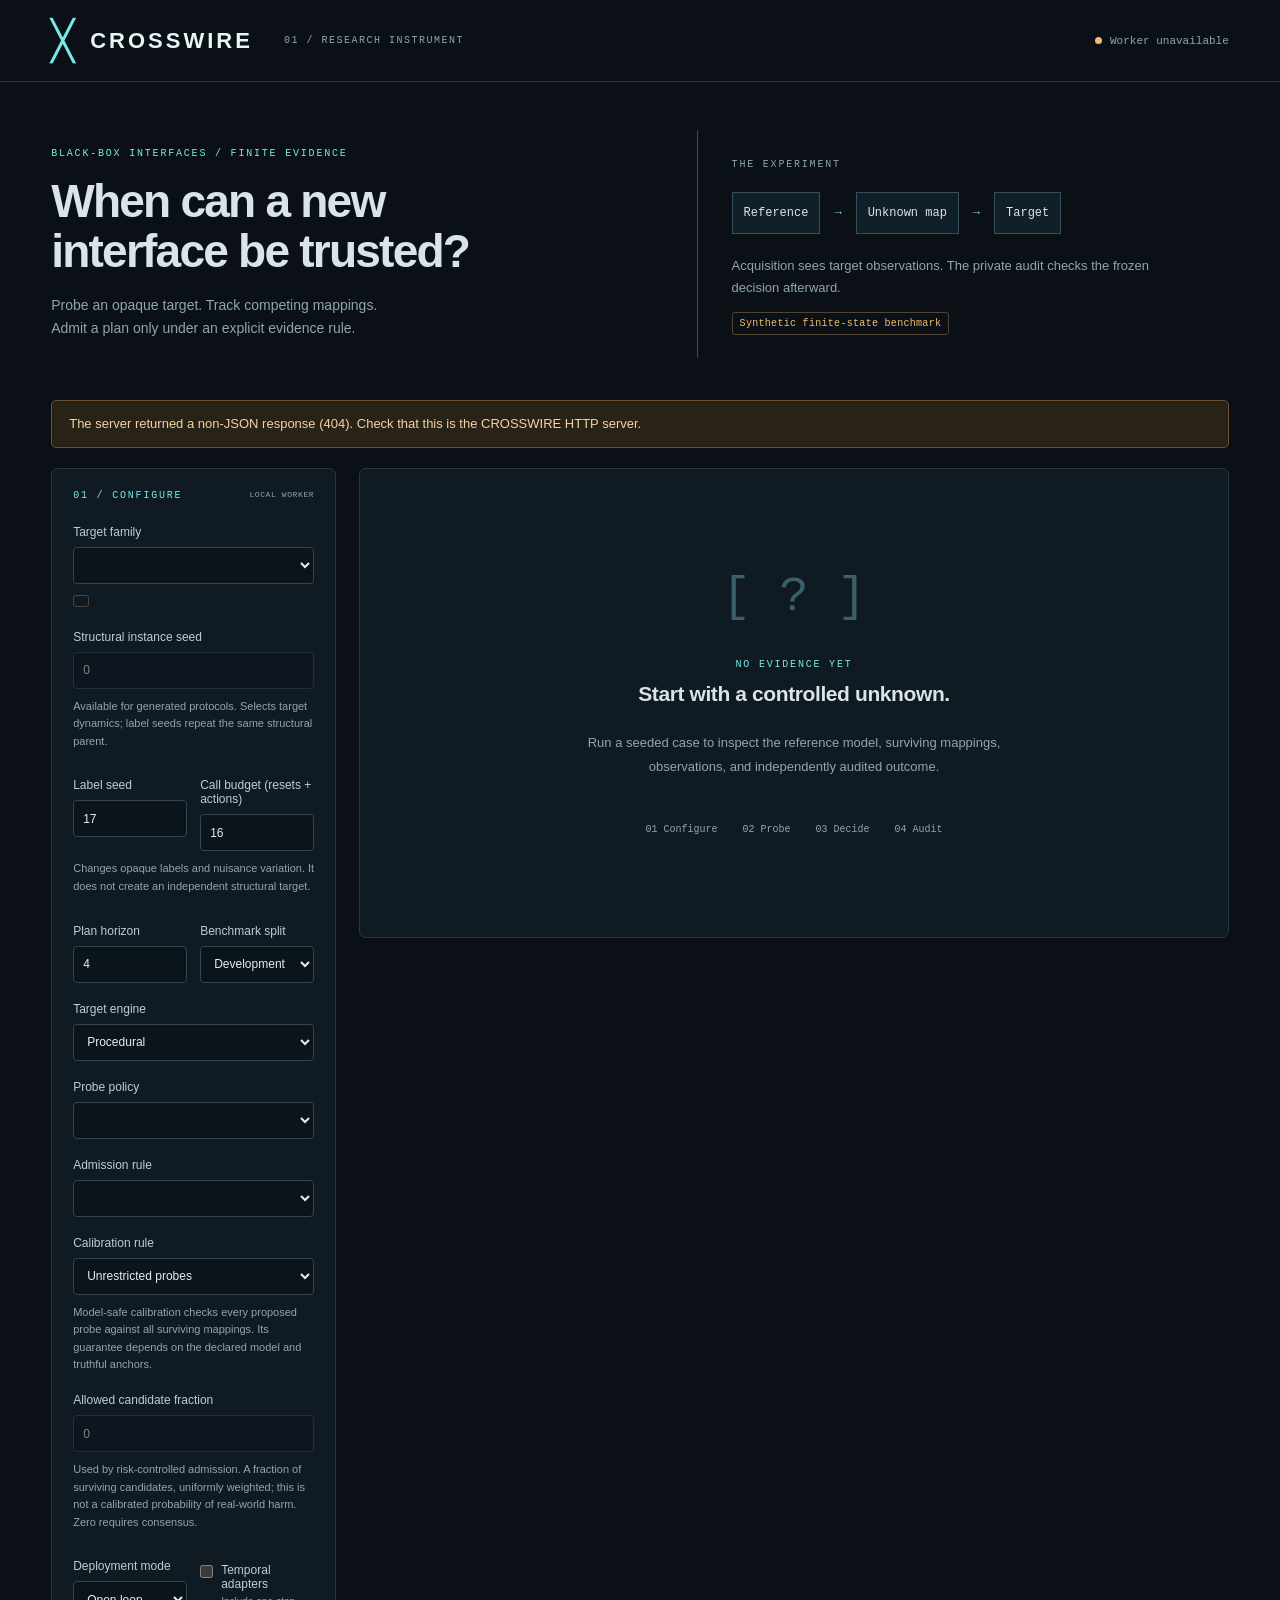
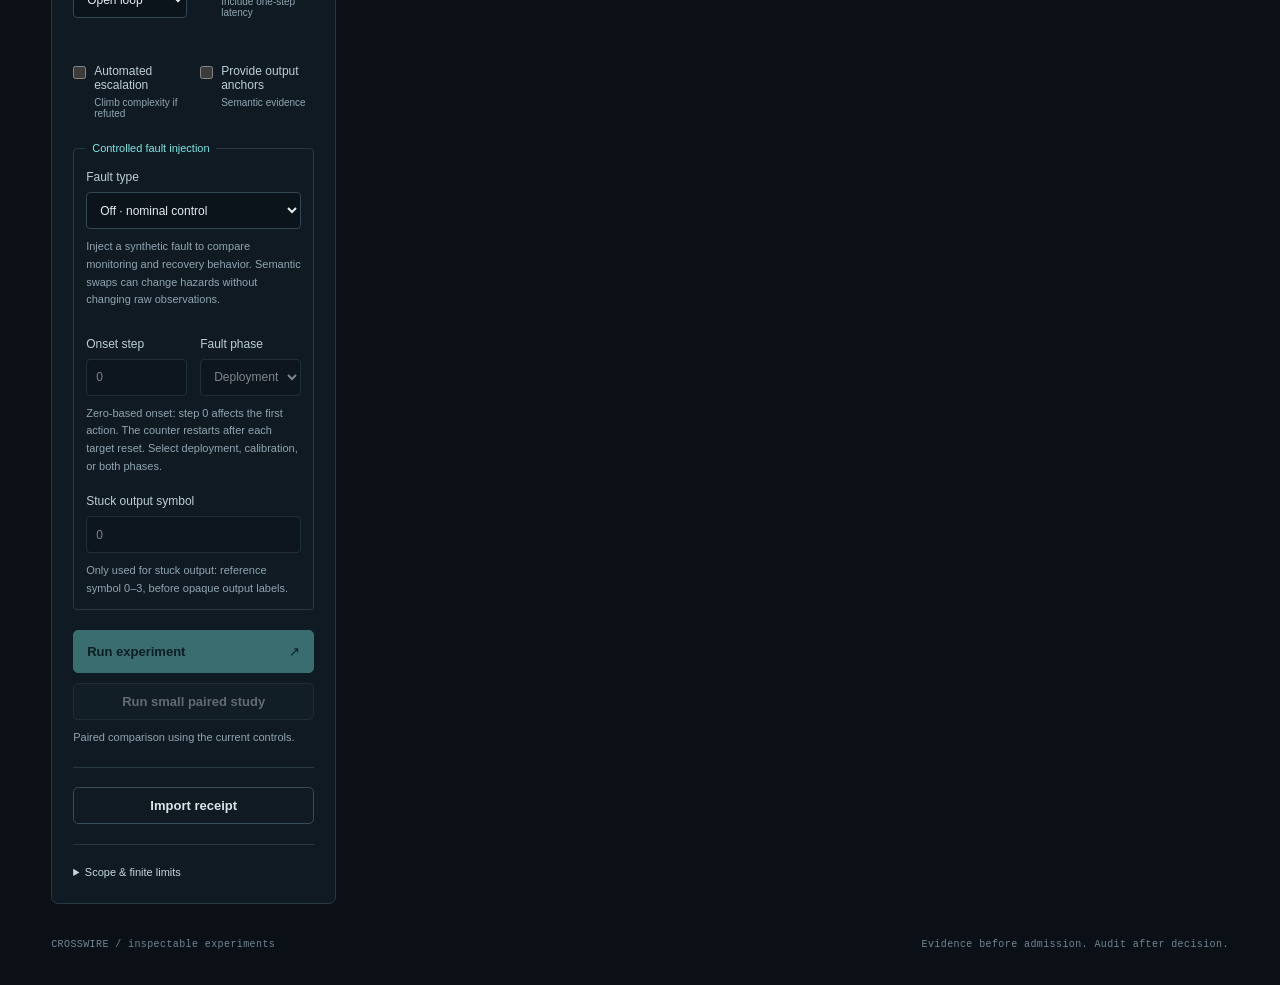
==== commit 4fdc76f4: "feat: complete resilience studies and strengthen evidence validation" ====
--- a/crosswire/web/index.html
+++ b/crosswire/web/index.html
@@ -19,6 +19,9 @@
 <div class="risk-setting"><label for="risk_tolerance">Allowed candidate fraction</label><input id="risk_tolerance" name="risk_tolerance" type="number" value="0" min="0" max="0.9999999999999999" step="any" required disabled aria-describedby="risk-help"><p id="risk-help" class="help">Used by risk-controlled admission. A fraction of surviving candidates, uniformly weighted; this is not a calibrated probability of real-world harm. Zero requires consensus.</p></div>
 <div class="two-cols"><div><label for="execution_mode">Deployment mode</label><select id="execution_mode" name="execution_mode" aria-describedby="admission-help"><option value="open_loop">Open loop</option><option value="shielded">Dynamic shield</option><option value="recovery">Simplex recovery</option><option value="replan">Replanning shield</option></select></div><div><label class="check temporal-check"><input id="temporal" name="temporal" type="checkbox"><span>Temporal adapters<small>Include one-step latency</small></span></label></div></div>
 <div class="two-cols"><div><label class="check"><input id="escalate" name="escalate" type="checkbox"><span>Automated escalation<small>Climb complexity if refuted</small></span></label></div><div><label class="check"><input id="anchors" name="anchors" type="checkbox"><span>Provide output anchors<small>Semantic evidence</small></span></label></div></div>
+<fieldset class="fault-setting"><legend>Controlled fault injection</legend><label for="fault_type">Fault type</label><select id="fault_type" name="fault_type" aria-describedby="fault-help"><option value="off">Off · nominal control</option><option value="sensor_drift">Sensor drift</option><option value="actuator_swap">Actuator swap</option><option value="delay_spike">Delay spike</option><option value="stuck_output">Stuck output</option><option value="semantic_swap">Semantic swap · negative control</option></select><p id="fault-help" class="help">Inject a synthetic fault to compare monitoring and recovery behavior. Semantic swaps can change hazards without changing raw observations.</p>
+<div class="two-cols"><div><label for="fault_step">Onset step</label><input id="fault_step" name="fault_step" type="number" value="0" min="0" step="1" required disabled aria-describedby="fault-onset-help"></div><div><label for="fault_phase">Fault phase</label><select id="fault_phase" name="fault_phase" disabled aria-describedby="fault-onset-help"><option value="deployment">Deployment</option><option value="calibration">Calibration</option><option value="always">Both phases</option></select></div></div><p id="fault-onset-help" class="help">Zero-based onset: step 0 affects the first action. The counter restarts after each target reset. Select deployment, calibration, or both phases.</p>
+<label for="fault_value">Stuck output symbol</label><input id="fault_value" name="fault_value" type="number" value="0" min="0" max="3" step="1" required disabled aria-describedby="fault-value-help"><p id="fault-value-help" class="help">Only used for stuck output: reference symbol 0–3, before opaque output labels.</p></fieldset>
 <button id="run-button" class="primary" type="submit" disabled>Run experiment <span aria-hidden="true">↗</span></button><button id="study-button" type="button" class="secondary" aria-describedby="study-description" disabled>Run small paired study</button><p id="study-description" class="help">Paired comparison using the current controls.</p><pre id="study-protocol" hidden></pre>
 </form><div class="file-actions"><button id="import-button" type="button">Import receipt</button><input id="receipt-file" type="file" accept="application/json,.json" hidden></div><details class="limits"><summary>Scope & finite limits</summary><p>These are synthetic finite machines. Candidate families assume input and output permutations, resets, stationarity, and a bounded planning horizon. A finite probe transcript cannot establish unrestricted semantic safety. Out-of-family and interface-error cases deliberately challenge these assumptions.</p><p>Target acquisition, source computation, and private audit costs are separate. Oracle admission is a privileged baseline.</p></details></aside>
 <section id="workspace" class="workspace" tabindex="-1" aria-label="Experiment results">
--- a/crosswire/web/styles.css
+++ b/crosswire/web/styles.css
@@ -1,4 +1,5 @@
 :root{font-family:Inter,"Segoe UI",Arial,sans-serif;color:#d9e4e8;background:#0a1015;font-synthesis:none;--panel:#101a22;--line:#263843;--muted:#8fa5b2;--cyan:#78e9e6;--amber:#f1bd71;--red:#ff8e94}*{box-sizing:border-box}body{margin:0}button,input,select{font:inherit}button,a,input,select,summary{touch-action:manipulation}button{border:1px solid #354b57;color:#d9e4e8;background:#15242e;border-radius:5px;padding:10px 13px;cursor:pointer;font-size:13px;font-weight:600}button:hover{background:#223642;border-color:#6d8b9a}button:disabled{opacity:.4;cursor:not-allowed}button:focus-visible,a:focus-visible,input:focus-visible,select:focus-visible,summary:focus-visible{outline:2px solid var(--cyan);outline-offset:3px}a{color:var(--cyan)}.skip{position:absolute;top:-70px;padding:14px;background:#162731;z-index:5}.skip:focus{top:0}.masthead{height:82px;border-bottom:1px solid var(--line);padding:0 4%;display:flex;align-items:center;justify-content:space-between}.brand{color:#e8f4f5;font-size:22px;font-weight:800;letter-spacing:3px;text-decoration:none;display:flex;align-items:center;gap:13px}.brand-mark{font-size:39px;color:var(--cyan);line-height:1}.version{margin-left:18px;font:10px Consolas,monospace;letter-spacing:1.5px;color:var(--muted)}.connection{display:flex;align-items:center;gap:8px;font:11px Consolas,monospace;color:var(--muted)}.dot{height:7px;width:7px;background:var(--amber);border-radius:100%}.dot.online{background:var(--cyan)}main{max-width:1600px;margin:auto;padding:0 4%}.intro{display:grid;grid-template-columns:1.1fr 1fr;gap:60px;padding:48px 0 42px;align-items:center}.eyebrow,.mini-label{font:10px Consolas,monospace;letter-spacing:1.8px;color:var(--muted);margin:0}.eyebrow{color:var(--cyan)}h1{font-size:clamp(32px,3.6vw,52px);line-height:1.08;letter-spacing:-1.8px;margin:18px 0}h2{font-size:21px;letter-spacing:-.4px;font-weight:600;margin:12px 0}h3{font-size:15px;margin:0}.lede{font-size:14px;line-height:1.65;color:var(--muted);margin:0}.principle{border-left:1px solid #35505b;padding:23px 0 23px 34px}.principle p{font-size:13px;line-height:1.7;color:var(--muted);max-width:450px}.signal-chain{display:flex;align-items:center;gap:14px;margin:21px 0;font:12px Consolas,monospace}.signal-chain span{border:1px solid #34505b;padding:13px 11px;background:#101f28}.signal-chain b{color:var(--cyan);font-weight:400}.tag{display:inline-block;font:10px Consolas,monospace;color:var(--amber);border:1px solid #514433;border-radius:3px;padding:5px 7px;letter-spacing:.3px}.lab-layout{display:grid;grid-template-columns:285px minmax(0,1fr);gap:23px;align-items:start}.panel{background:var(--panel);border:1px solid var(--line);border-radius:7px}.controls{padding:21px}.panel-title{display:flex;justify-content:space-between;gap:10px;margin-bottom:24px}.panel-title .mini-label{font-size:8px;letter-spacing:.6px}label{display:block;font-size:12px;color:#bbced6;margin:19px 0 8px}input[type=number],select{color:#e4edf0;background:#0b141b;border:1px solid #314751;border-radius:4px;width:100%;height:37px;padding:0 9px;font-size:12px}select{padding-right:4px}.help{color:var(--muted);font-size:11px;line-height:1.6;margin:9px 0}.two-cols{display:grid;grid-template-columns:1fr 1fr;gap:13px}.check{display:flex;align-items:start;gap:8px;margin:23px 0}.check input{accent-color:var(--cyan);margin:2px 0}.check small{display:block;font-size:10px;color:var(--muted);margin-top:5px}.primary{display:flex;align-items:center;justify-content:space-between;background:var(--cyan);color:#092426;width:100%;border-color:var(--cyan);padding:13px}.primary:hover{background:#a3ffff;color:#092426}.secondary{width:100%;margin-top:10px}.file-actions{border-top:1px solid var(--line);margin-top:20px;padding-top:19px}.file-actions button{width:100%;background:transparent}.limits{border-top:1px solid var(--line);padding-top:18px;margin-top:20px;color:var(--muted);font-size:11px;line-height:1.7}.limits summary{cursor:pointer;color:#c3d6dd}.workspace{min-width:0;outline:none}.empty-state{min-height:470px;text-align:center;display:flex;flex-direction:column;justify-content:center;align-items:center;padding:45px}.empty-state p:not(.eyebrow){font-size:13px;color:var(--muted);line-height:1.8;max-width:440px}.empty-glyph{font:48px Consolas,monospace;color:#3a606b;margin-bottom:35px}.empty-steps{display:flex;gap:25px;margin-top:33px;font:10px Consolas,monospace;color:var(--muted)}.notice{padding:13px 17px;border:1px solid #6b5232;background:#292217;border-radius:5px;color:#f1d3a8;font-size:13px;line-height:1.5;margin-bottom:20px;overflow-wrap:anywhere}.notice.success{border-color:#365d57;background:#132b29;color:#a4e2d6}.job-panel{padding:19px;margin-bottom:20px}.job-heading{display:flex;justify-content:space-between;gap:20px;align-items:center}.job-heading p{font-size:13px;margin:10px 0}progress{accent-color:var(--cyan);width:100%;height:6px;margin:10px 0}.result-toolbar{display:flex;justify-content:space-between;gap:15px;align-items:center;margin:3px 0 20px}.result-meta{font:11px Consolas,monospace;color:var(--muted);margin:8px 0;overflow-wrap:anywhere}.toolbar-actions{display:flex;gap:8px;flex-shrink:0}.toolbar-actions button{font-size:11px}.status-grid{display:grid;grid-template-columns:1fr 1fr;gap:16px;margin-bottom:18px}.status-card{padding:22px;min-width:0}.status-card h2{font-size:22px;color:var(--amber);overflow-wrap:anywhere}.status-card.good h2{color:var(--cyan)}.status-card.bad h2{color:var(--red)}.status-card p{font-size:12px;color:var(--muted);line-height:1.6;margin-bottom:0}.word{font-family:Consolas,monospace;font-size:14px;color:#e6f1f2;margin:14px 0}.section-panel{padding:22px;margin-bottom:18px;overflow:hidden}.section-heading{display:flex;justify-content:space-between;align-items:center;gap:14px;margin-bottom:17px}.section-heading span{font:10px Consolas,monospace;color:var(--muted)}.metric-grid{display:grid;grid-template-columns:repeat(3,minmax(0,1fr));gap:1px;background:var(--line);border:1px solid var(--line);border-radius:5px;overflow:hidden;margin-bottom:18px}.metric{background:var(--panel);padding:18px}.metric b{display:block;font:25px Consolas,monospace;font-weight:400;color:var(--cyan);margin-bottom:7px}.metric span{font-size:10px;color:var(--muted)}.two-panels{display:grid;grid-template-columns:1.2fr 1fr;gap:18px}.graph{width:100%;height:auto;display:block;max-height:430px}.graph text{font-family:Consolas,monospace}.graph .edge{stroke:#4d6e7d;fill:none;stroke-width:1.2}.graph .node{fill:#142b35;stroke:#6dd8d8;stroke-width:1.5}.graph .node.initial{stroke:var(--amber)}.graph .label{fill:#c9dce4;font-size:10px}.graph .state{fill:#e2f5f5;font-size:14px}.table-scroll{overflow:auto;max-height:340px}table{border-collapse:collapse;width:100%;font-size:11px;text-align:left}th{position:sticky;top:0;background:#15232c;color:var(--muted);font-weight:500;font-size:10px;letter-spacing:.4px}th,td{padding:10px 11px;border-bottom:1px solid var(--line);white-space:nowrap}td{font-family:Consolas,monospace}td.wrap{white-space:normal;overflow-wrap:anywhere}.timeline{padding:0;margin:0;list-style:none;max-height:340px;overflow:auto}.timeline li{display:grid;grid-template-columns:31px 1fr auto;gap:13px;padding:14px 0;border-bottom:1px solid var(--line);align-items:start;font-size:12px}.probe-index{font:11px Consolas,monospace;color:var(--cyan);border:1px solid #35505b;border-radius:50%;width:26px;height:26px;display:grid;place-items:center}.probe-code{font:12px Consolas,monospace;line-height:1.8}.probe-count{font:11px Consolas,monospace;color:var(--muted);text-align:right}.muted{color:var(--muted)}.kv{display:grid;grid-template-columns:1fr 1fr;gap:9px;font-size:11px;margin:0}.kv dt{color:var(--muted)}.kv dd{margin:0;text-align:right;font-family:Consolas,monospace;overflow-wrap:anywhere}.raw{font:10px Consolas,monospace;line-height:1.7;white-space:pre-wrap;overflow-wrap:anywhere;color:var(--muted);max-height:350px;overflow:auto}.fineprint{font-size:11px;line-height:1.8;color:var(--muted)}.study-chart{width:100%;display:block;min-height:120px}.study-chart text{fill:var(--muted);font:10px Consolas,monospace}.study-chart .bar{fill:var(--cyan)}footer{display:flex;justify-content:space-between;color:#6f8794;font:10px Consolas,monospace;letter-spacing:.4px;padding:35px 0} [hidden]{display:none!important}@media(min-width:1500px){.lab-layout{grid-template-columns:305px minmax(0,1fr)}}@media(max-width:1050px){.version{display:none}.intro{gap:25px}.signal-chain{gap:8px;font-size:10px}.signal-chain span{padding:10px 7px}.two-panels{grid-template-columns:1fr}.status-card h2{font-size:18px}.lab-layout{grid-template-columns:260px minmax(0,1fr)}.toolbar-actions{flex-wrap:wrap;justify-content:flex-end}}@media(max-width:760px){.masthead{height:68px}.brand{font-size:17px;letter-spacing:2px}.connection{font-size:9px;max-width:125px}.intro{grid-template-columns:1fr;padding:30px 0;gap:24px}.principle{padding:12px 0 12px 20px}.lab-layout{grid-template-columns:1fr}.controls{padding:20px}.controls form{display:grid;grid-template-columns:1fr 1fr;gap:0 16px}.controls form>label,.controls form>select,.controls form>.help,.controls form>.tag,.controls form>.check,.controls form>button{grid-column:1/-1}.controls form>.two-cols{grid-column:1/-1}.status-grid{gap:10px}.status-card{padding:15px}.status-card h2{font-size:15px}.metric-grid{grid-template-columns:repeat(2,minmax(0,1fr))}.result-toolbar{align-items:start}.toolbar-actions{max-width:145px}.empty-steps{gap:12px;font-size:9px}.empty-state{min-height:360px;padding:25px}.section-panel{padding:17px}.result-meta{font-size:10px}footer{gap:20px;line-height:1.7}.signal-chain{font-size:11px}}
 .conditions-cell{min-width:190px;max-width:270px;line-height:1.6}.controls form>.risk-setting{grid-column:1/-1}.study-run-detail{min-width:0;scroll-margin-top:20px}.study-run-detail:focus-visible{outline:2px solid var(--cyan);outline-offset:4px}.policy-tree{list-style:none;margin:0;padding:0;font:11px Consolas,monospace}.policy-tree ul{list-style:none;border-left:1px solid var(--line);margin:10px 0 10px 12px;padding-left:18px}.policy-tree li{margin:10px 0}.policy-node{display:inline-block;border:1px solid #46636e;border-radius:4px;padding:8px 12px;background:#14242d}.policy-stop{color:var(--amber)}.policy-executed{border-color:var(--cyan);background:#193a3c;color:#c3ffff}.policy-observation{color:var(--muted);margin-bottom:7px}
 .controls form>.instance-setting{grid-column:1/-1}input:disabled{opacity:.5}.model-inclusion{font:18px Consolas,monospace;color:var(--amber);margin:0 0 12px}.model-inclusion.refuted{color:var(--red)}.diagnostic-class{border-top:1px solid var(--line);margin-top:20px;padding-top:17px}.diagnostic-class h4{font-size:12px;margin:0 0 12px}.diagnostic-notes{padding-left:18px}.diagnostic-notes li{margin:7px 0}.reliability-note{padding:10px 12px;border-left:2px solid var(--amber);background:#211f1a}
+.controls form>.fault-setting{grid-column:1/-1;min-width:0;margin:0 0 20px;padding:12px;border:1px solid var(--line);border-radius:4px}.fault-setting legend{padding:0 6px;color:var(--cyan);font-size:11px}.fault-setting>label:first-of-type{margin-top:4px}select:disabled{opacity:.5}.fault-setting .help:last-child{margin-bottom:0}
 .reliability-stratum{border-top:1px solid var(--line);padding-top:15px;margin-top:18px;min-width:0}.reliability-stratum h4{font:12px Consolas,monospace;color:#d9e4e8;line-height:1.6;margin:0;overflow-wrap:anywhere}.reliability-metrics{display:grid;grid-template-columns:repeat(3,minmax(0,1fr));gap:10px;margin:16px 0}.reliability-metric{padding:12px;background:#0c171f;border:1px solid var(--line);border-radius:4px;min-width:0}.reliability-metric h5{font-size:10px;line-height:1.6;font-weight:400;color:var(--muted);margin:0}.reliability-metric p{font:12px Consolas,monospace;color:var(--cyan);line-height:1.8;margin:9px 0 0;overflow-wrap:anywhere}@media(max-width:1050px){.reliability-metrics{grid-template-columns:1fr}}
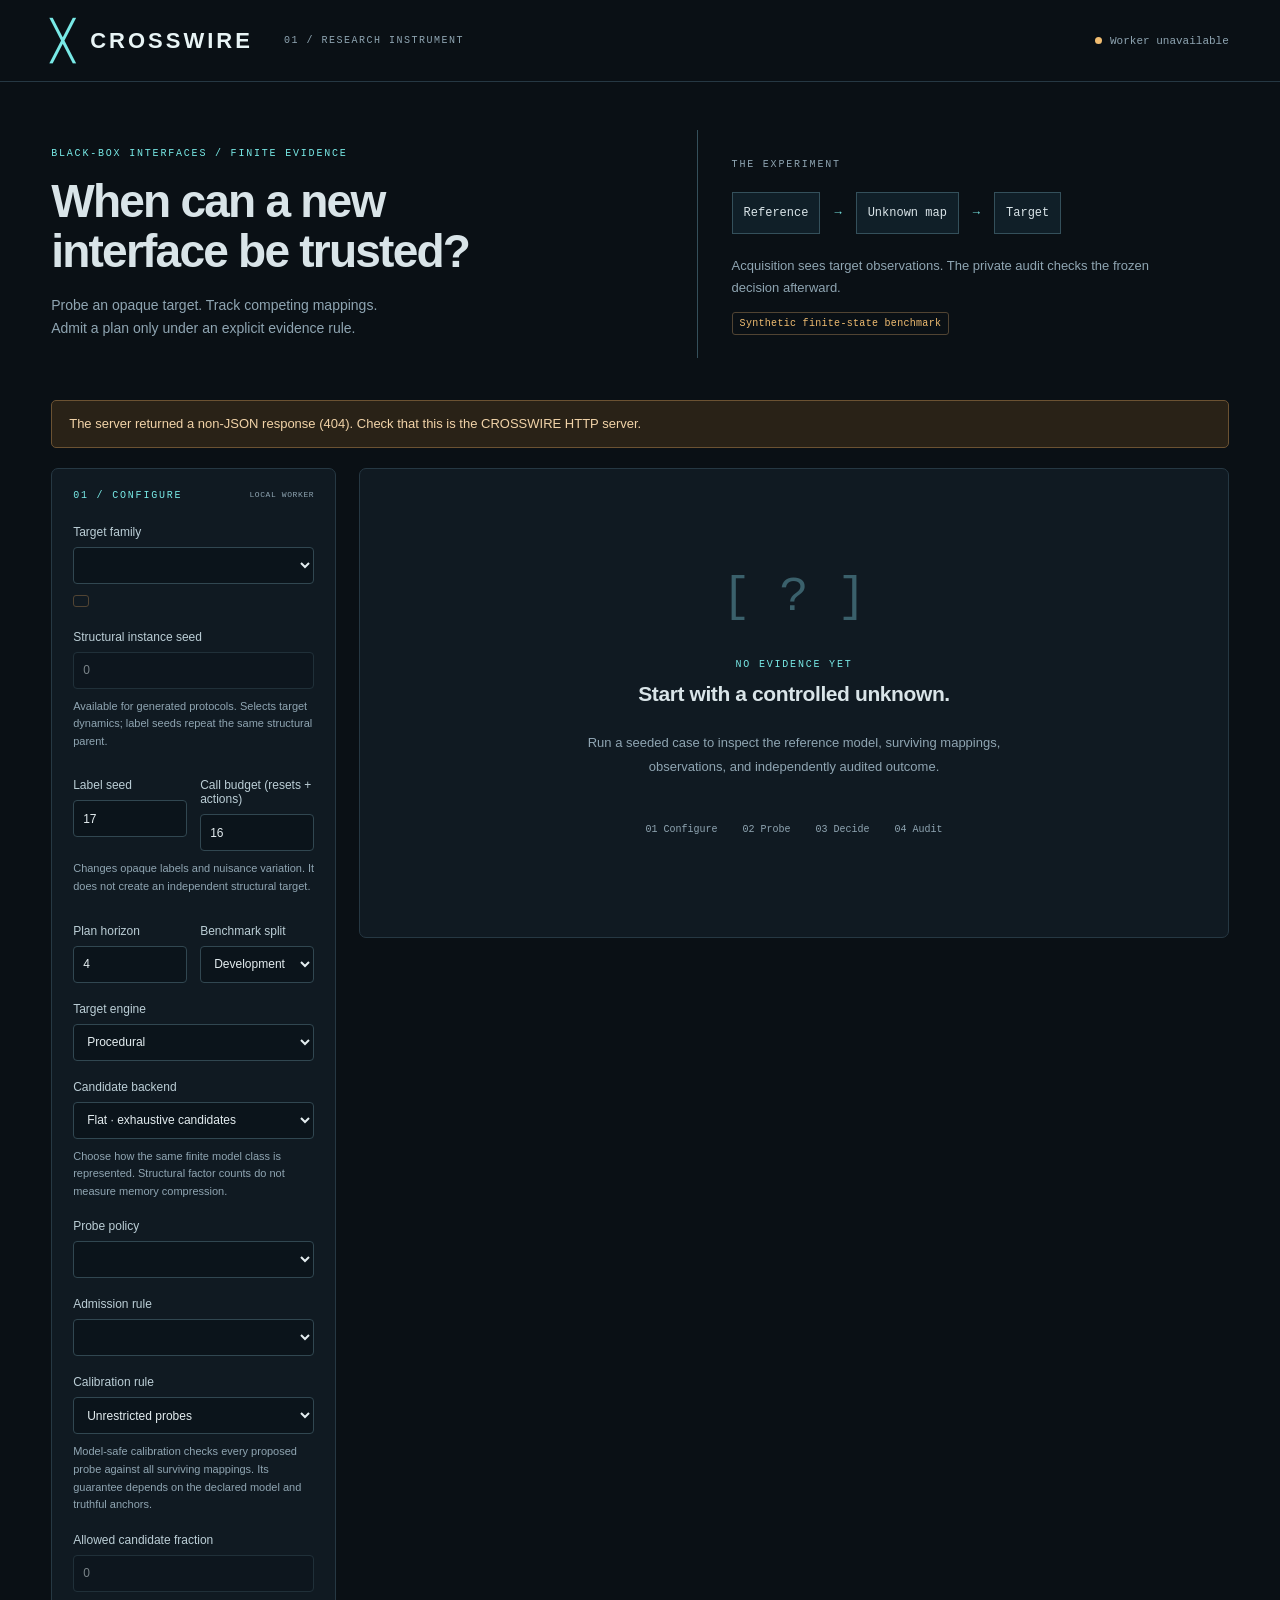
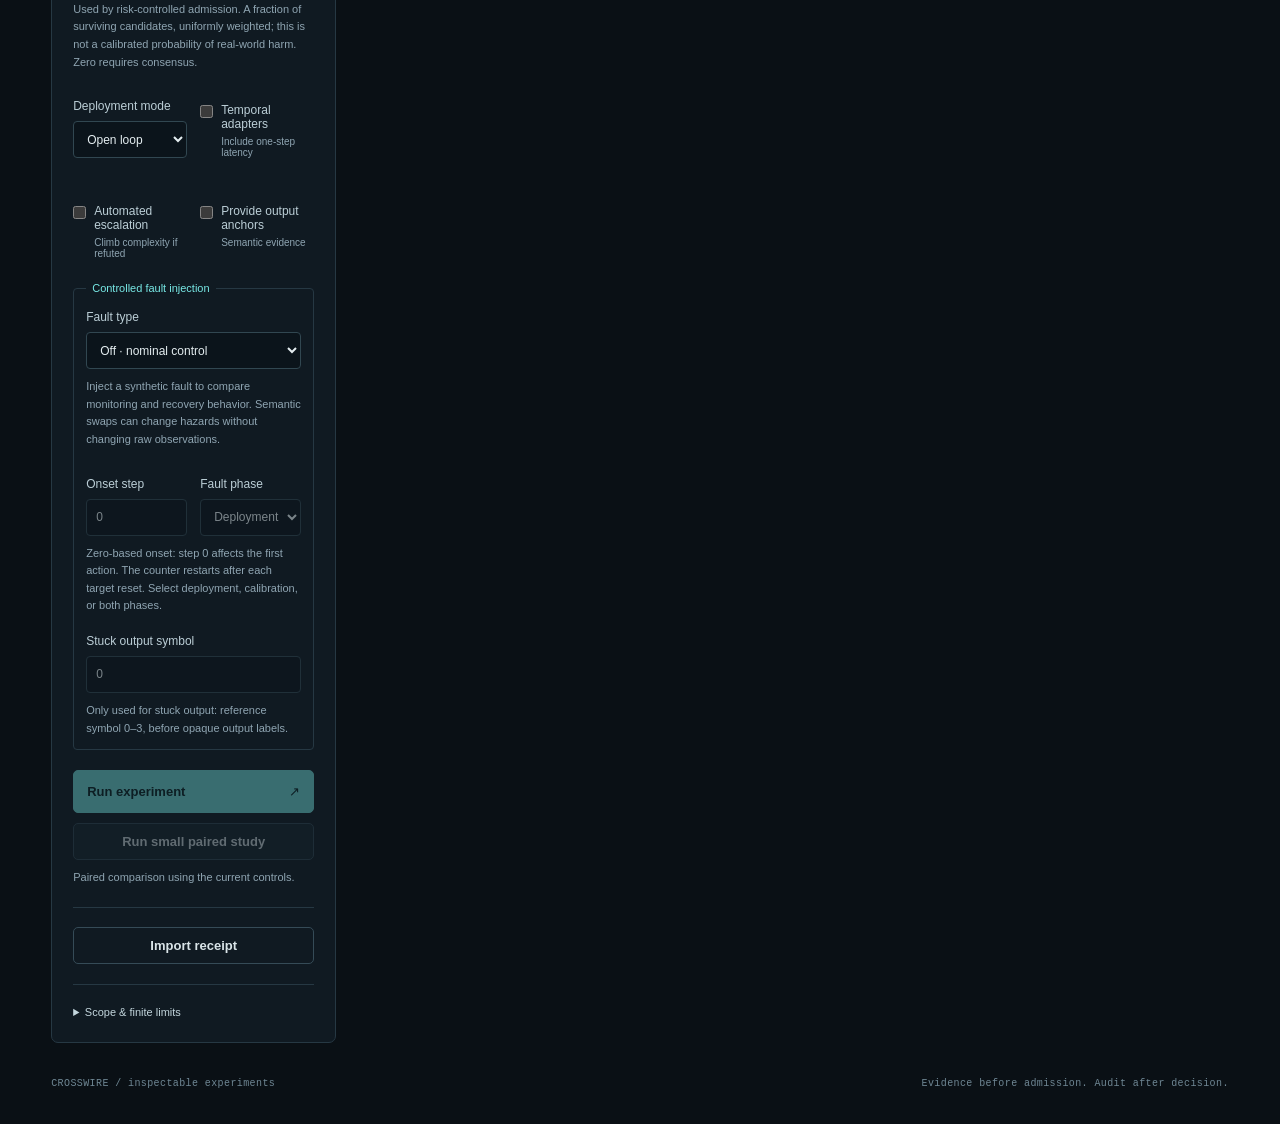
==== commit 33543312: "feat: add checked budgeted experiments and factored runtime" ====
--- a/crosswire/web/index.html
+++ b/crosswire/web/index.html
@@ -14,7 +14,8 @@
 <div class="two-cols"><div><label for="seed">Label seed</label><input id="seed" name="seed" type="number" value="17" min="0" max="4294967295" step="1" required aria-describedby="label-seed-help"></div><div><label for="budget">Call budget (resets + actions)</label><input id="budget" name="budget" type="number" value="16" min="0" max="512" step="1" required></div></div><p id="label-seed-help" class="help">Changes opaque labels and nuisance variation. It does not create an independent structural target.</p>
 <div class="two-cols"><div><label for="horizon">Plan horizon</label><input id="horizon" name="horizon" type="number" value="4" min="1" max="6" step="1" required></div><div><label for="split">Benchmark split</label><select id="split" name="split"><option value="development">Development</option><option value="evaluation">Evaluation</option></select></div></div>
 <div><label for="implementation">Target engine</label><select id="implementation" name="implementation"><option value="procedural">Procedural</option><option value="table">Table</option></select></div>
-<label for="policy">Probe policy</label><select id="policy" name="policy"></select><label for="admission">Admission rule</label><select id="admission" name="admission" aria-describedby="admission-help"></select><p id="admission-help" class="help"></p>
+<label for="candidate_backend">Candidate backend</label><select id="candidate_backend" name="candidate_backend" required aria-describedby="backend-help"><option value="flat">Flat · exhaustive candidates</option><option value="factored">Factored · lazy candidates</option></select><p id="backend-help" class="help">Choose how the same finite model class is represented. Structural factor counts do not measure memory compression.</p>
+<label for="policy">Probe policy</label><select id="policy" name="policy" aria-describedby="policy-help"></select><p id="policy-help" class="help"></p><label for="admission">Admission rule</label><select id="admission" name="admission" aria-describedby="admission-help"></select><p id="admission-help" class="help"></p>
 <label for="probe_safety">Calibration rule</label><select id="probe_safety" name="probe_safety" aria-describedby="probe-safety-help"><option value="unrestricted">Unrestricted probes</option><option value="model_safe">Safe across surviving models</option></select><p id="probe-safety-help" class="help">Model-safe calibration checks every proposed probe against all surviving mappings. Its guarantee depends on the declared model and truthful anchors.</p>
 <div class="risk-setting"><label for="risk_tolerance">Allowed candidate fraction</label><input id="risk_tolerance" name="risk_tolerance" type="number" value="0" min="0" max="0.9999999999999999" step="any" required disabled aria-describedby="risk-help"><p id="risk-help" class="help">Used by risk-controlled admission. A fraction of surviving candidates, uniformly weighted; this is not a calibrated probability of real-world harm. Zero requires consensus.</p></div>
 <div class="two-cols"><div><label for="execution_mode">Deployment mode</label><select id="execution_mode" name="execution_mode" aria-describedby="admission-help"><option value="open_loop">Open loop</option><option value="shielded">Dynamic shield</option><option value="recovery">Simplex recovery</option><option value="replan">Replanning shield</option></select></div><div><label class="check temporal-check"><input id="temporal" name="temporal" type="checkbox"><span>Temporal adapters<small>Include one-step latency</small></span></label></div></div>
--- a/crosswire/web/styles.css
+++ b/crosswire/web/styles.css
@@ -2,4 +2,5 @@
 .conditions-cell{min-width:190px;max-width:270px;line-height:1.6}.controls form>.risk-setting{grid-column:1/-1}.study-run-detail{min-width:0;scroll-margin-top:20px}.study-run-detail:focus-visible{outline:2px solid var(--cyan);outline-offset:4px}.policy-tree{list-style:none;margin:0;padding:0;font:11px Consolas,monospace}.policy-tree ul{list-style:none;border-left:1px solid var(--line);margin:10px 0 10px 12px;padding-left:18px}.policy-tree li{margin:10px 0}.policy-node{display:inline-block;border:1px solid #46636e;border-radius:4px;padding:8px 12px;background:#14242d}.policy-stop{color:var(--amber)}.policy-executed{border-color:var(--cyan);background:#193a3c;color:#c3ffff}.policy-observation{color:var(--muted);margin-bottom:7px}
 .controls form>.instance-setting{grid-column:1/-1}input:disabled{opacity:.5}.model-inclusion{font:18px Consolas,monospace;color:var(--amber);margin:0 0 12px}.model-inclusion.refuted{color:var(--red)}.diagnostic-class{border-top:1px solid var(--line);margin-top:20px;padding-top:17px}.diagnostic-class h4{font-size:12px;margin:0 0 12px}.diagnostic-notes{padding-left:18px}.diagnostic-notes li{margin:7px 0}.reliability-note{padding:10px 12px;border-left:2px solid var(--amber);background:#211f1a}
 .controls form>.fault-setting{grid-column:1/-1;min-width:0;margin:0 0 20px;padding:12px;border:1px solid var(--line);border-radius:4px}.fault-setting legend{padding:0 6px;color:var(--cyan);font-size:11px}.fault-setting>label:first-of-type{margin-top:4px}select:disabled{opacity:.5}.fault-setting .help:last-child{margin-bottom:0}
+.planning-proposal{border-top:1px solid var(--line);padding-top:15px;margin-top:18px;min-width:0}.planning-proposal h4{font:12px Consolas,monospace;color:#d9e4e8;margin:0}.planning-objective{padding:10px 12px;border-left:2px solid var(--cyan);background:#102429}.planning-proposal .kv{margin:14px 0}
 .reliability-stratum{border-top:1px solid var(--line);padding-top:15px;margin-top:18px;min-width:0}.reliability-stratum h4{font:12px Consolas,monospace;color:#d9e4e8;line-height:1.6;margin:0;overflow-wrap:anywhere}.reliability-metrics{display:grid;grid-template-columns:repeat(3,minmax(0,1fr));gap:10px;margin:16px 0}.reliability-metric{padding:12px;background:#0c171f;border:1px solid var(--line);border-radius:4px;min-width:0}.reliability-metric h5{font-size:10px;line-height:1.6;font-weight:400;color:var(--muted);margin:0}.reliability-metric p{font:12px Consolas,monospace;color:var(--cyan);line-height:1.8;margin:9px 0 0;overflow-wrap:anywhere}@media(max-width:1050px){.reliability-metrics{grid-template-columns:1fr}}
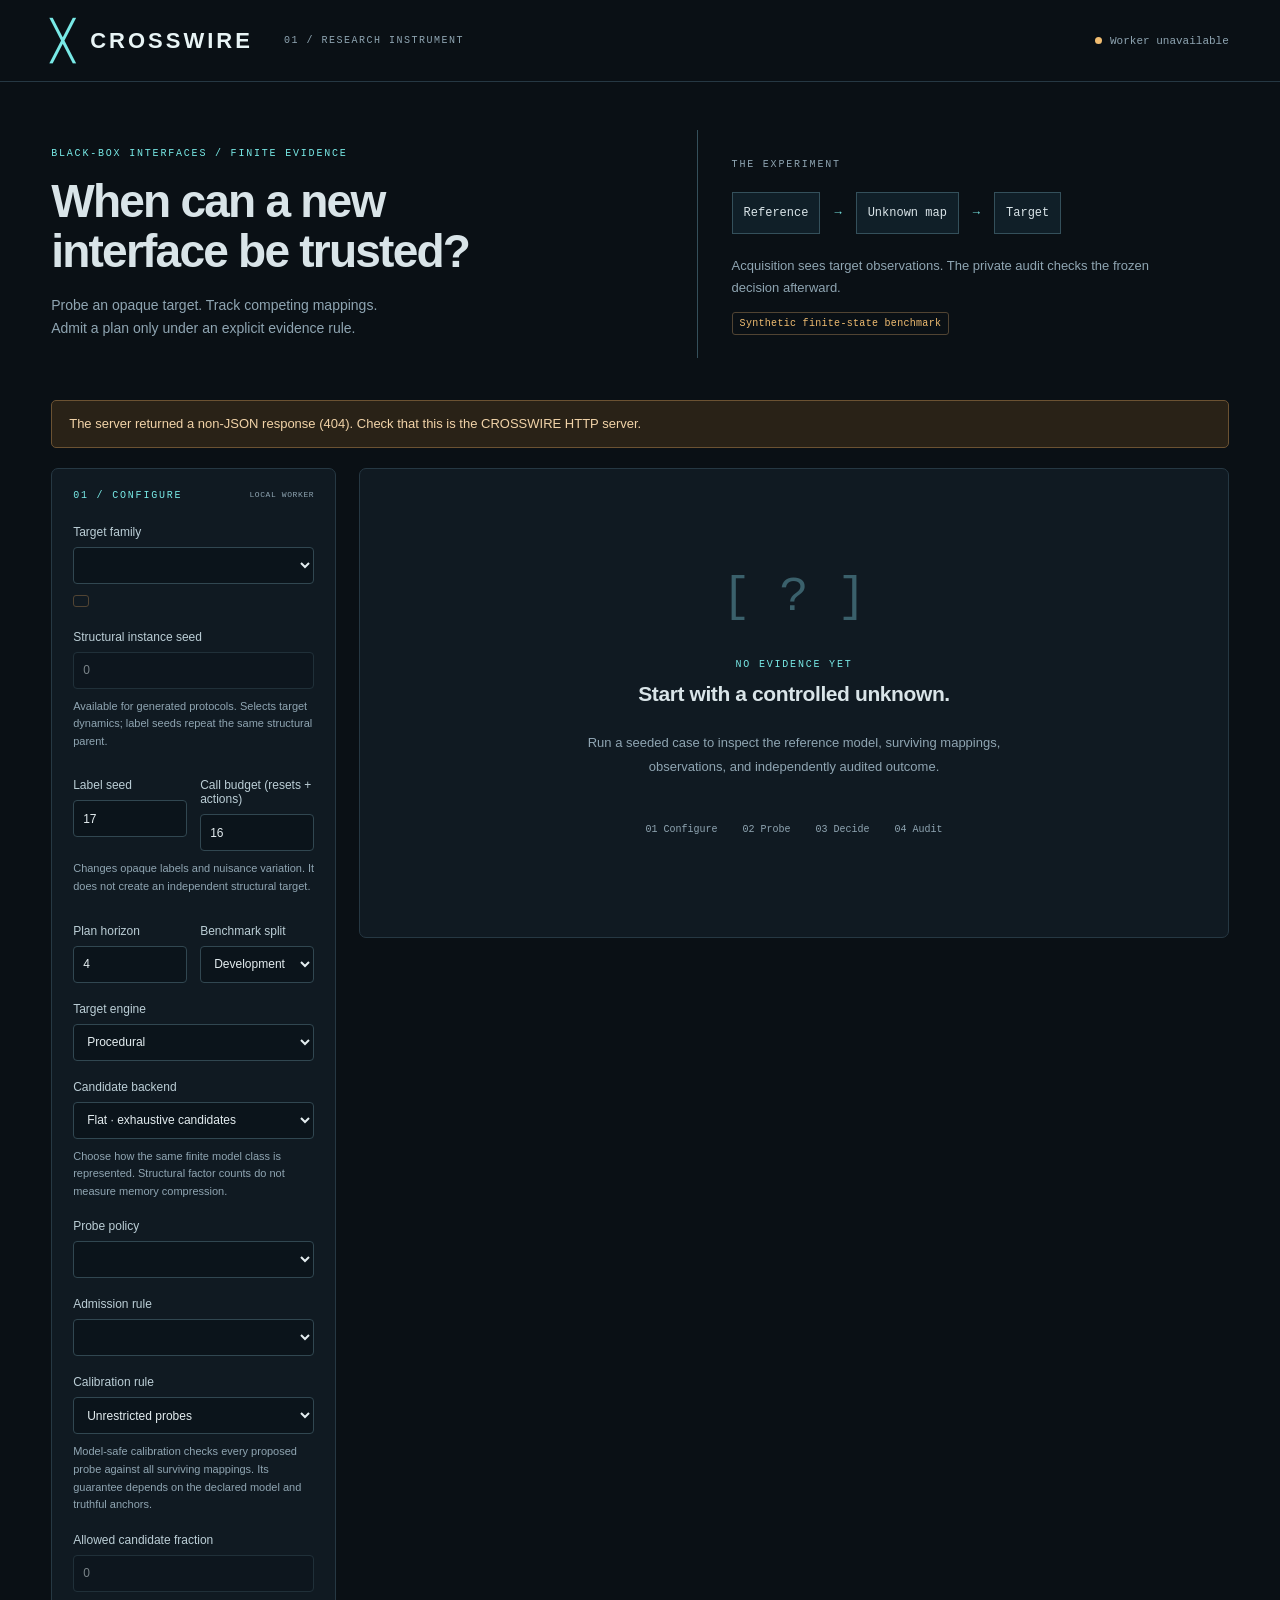
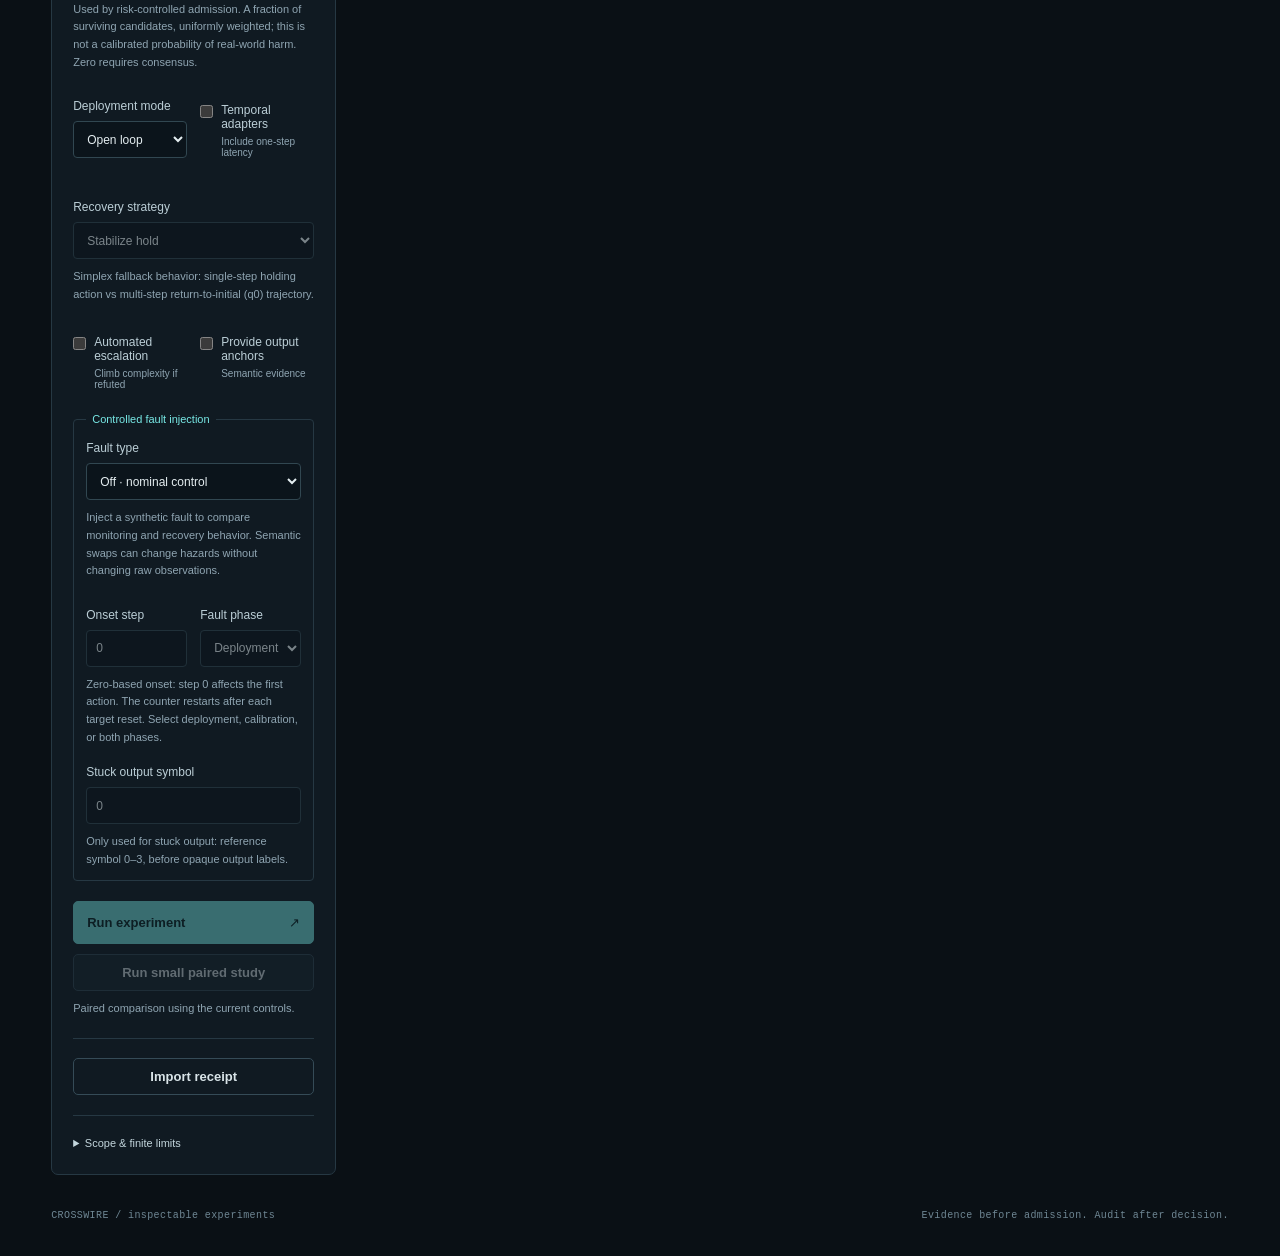
==== commit 991f0dbb: "feat: add certified soft return-to-home dispatch, VoI probing, and surprisal monitoring" ====
--- a/crosswire/web/index.html
+++ b/crosswire/web/index.html
@@ -19,6 +19,7 @@
 <label for="probe_safety">Calibration rule</label><select id="probe_safety" name="probe_safety" aria-describedby="probe-safety-help"><option value="unrestricted">Unrestricted probes</option><option value="model_safe">Safe across surviving models</option></select><p id="probe-safety-help" class="help">Model-safe calibration checks every proposed probe against all surviving mappings. Its guarantee depends on the declared model and truthful anchors.</p>
 <div class="risk-setting"><label for="risk_tolerance">Allowed candidate fraction</label><input id="risk_tolerance" name="risk_tolerance" type="number" value="0" min="0" max="0.9999999999999999" step="any" required disabled aria-describedby="risk-help"><p id="risk-help" class="help">Used by risk-controlled admission. A fraction of surviving candidates, uniformly weighted; this is not a calibrated probability of real-world harm. Zero requires consensus.</p></div>
 <div class="two-cols"><div><label for="execution_mode">Deployment mode</label><select id="execution_mode" name="execution_mode" aria-describedby="admission-help"><option value="open_loop">Open loop</option><option value="shielded">Dynamic shield</option><option value="recovery">Simplex recovery</option><option value="replan">Replanning shield</option></select></div><div><label class="check temporal-check"><input id="temporal" name="temporal" type="checkbox"><span>Temporal adapters<small>Include one-step latency</small></span></label></div></div>
+<div><label for="recovery_strategy">Recovery strategy</label><select id="recovery_strategy" name="recovery_strategy" disabled aria-describedby="recovery-help"><option value="stabilize">Stabilize hold</option><option value="soft_return">Certified soft return</option></select><p id="recovery-help" class="help">Simplex fallback behavior: single-step holding action vs multi-step return-to-initial (q0) trajectory.</p></div>
 <div class="two-cols"><div><label class="check"><input id="escalate" name="escalate" type="checkbox"><span>Automated escalation<small>Climb complexity if refuted</small></span></label></div><div><label class="check"><input id="anchors" name="anchors" type="checkbox"><span>Provide output anchors<small>Semantic evidence</small></span></label></div></div>
 <fieldset class="fault-setting"><legend>Controlled fault injection</legend><label for="fault_type">Fault type</label><select id="fault_type" name="fault_type" aria-describedby="fault-help"><option value="off">Off · nominal control</option><option value="sensor_drift">Sensor drift</option><option value="actuator_swap">Actuator swap</option><option value="delay_spike">Delay spike</option><option value="stuck_output">Stuck output</option><option value="semantic_swap">Semantic swap · negative control</option></select><p id="fault-help" class="help">Inject a synthetic fault to compare monitoring and recovery behavior. Semantic swaps can change hazards without changing raw observations.</p>
 <div class="two-cols"><div><label for="fault_step">Onset step</label><input id="fault_step" name="fault_step" type="number" value="0" min="0" step="1" required disabled aria-describedby="fault-onset-help"></div><div><label for="fault_phase">Fault phase</label><select id="fault_phase" name="fault_phase" disabled aria-describedby="fault-onset-help"><option value="deployment">Deployment</option><option value="calibration">Calibration</option><option value="always">Both phases</option></select></div></div><p id="fault-onset-help" class="help">Zero-based onset: step 0 affects the first action. The counter restarts after each target reset. Select deployment, calibration, or both phases.</p>
